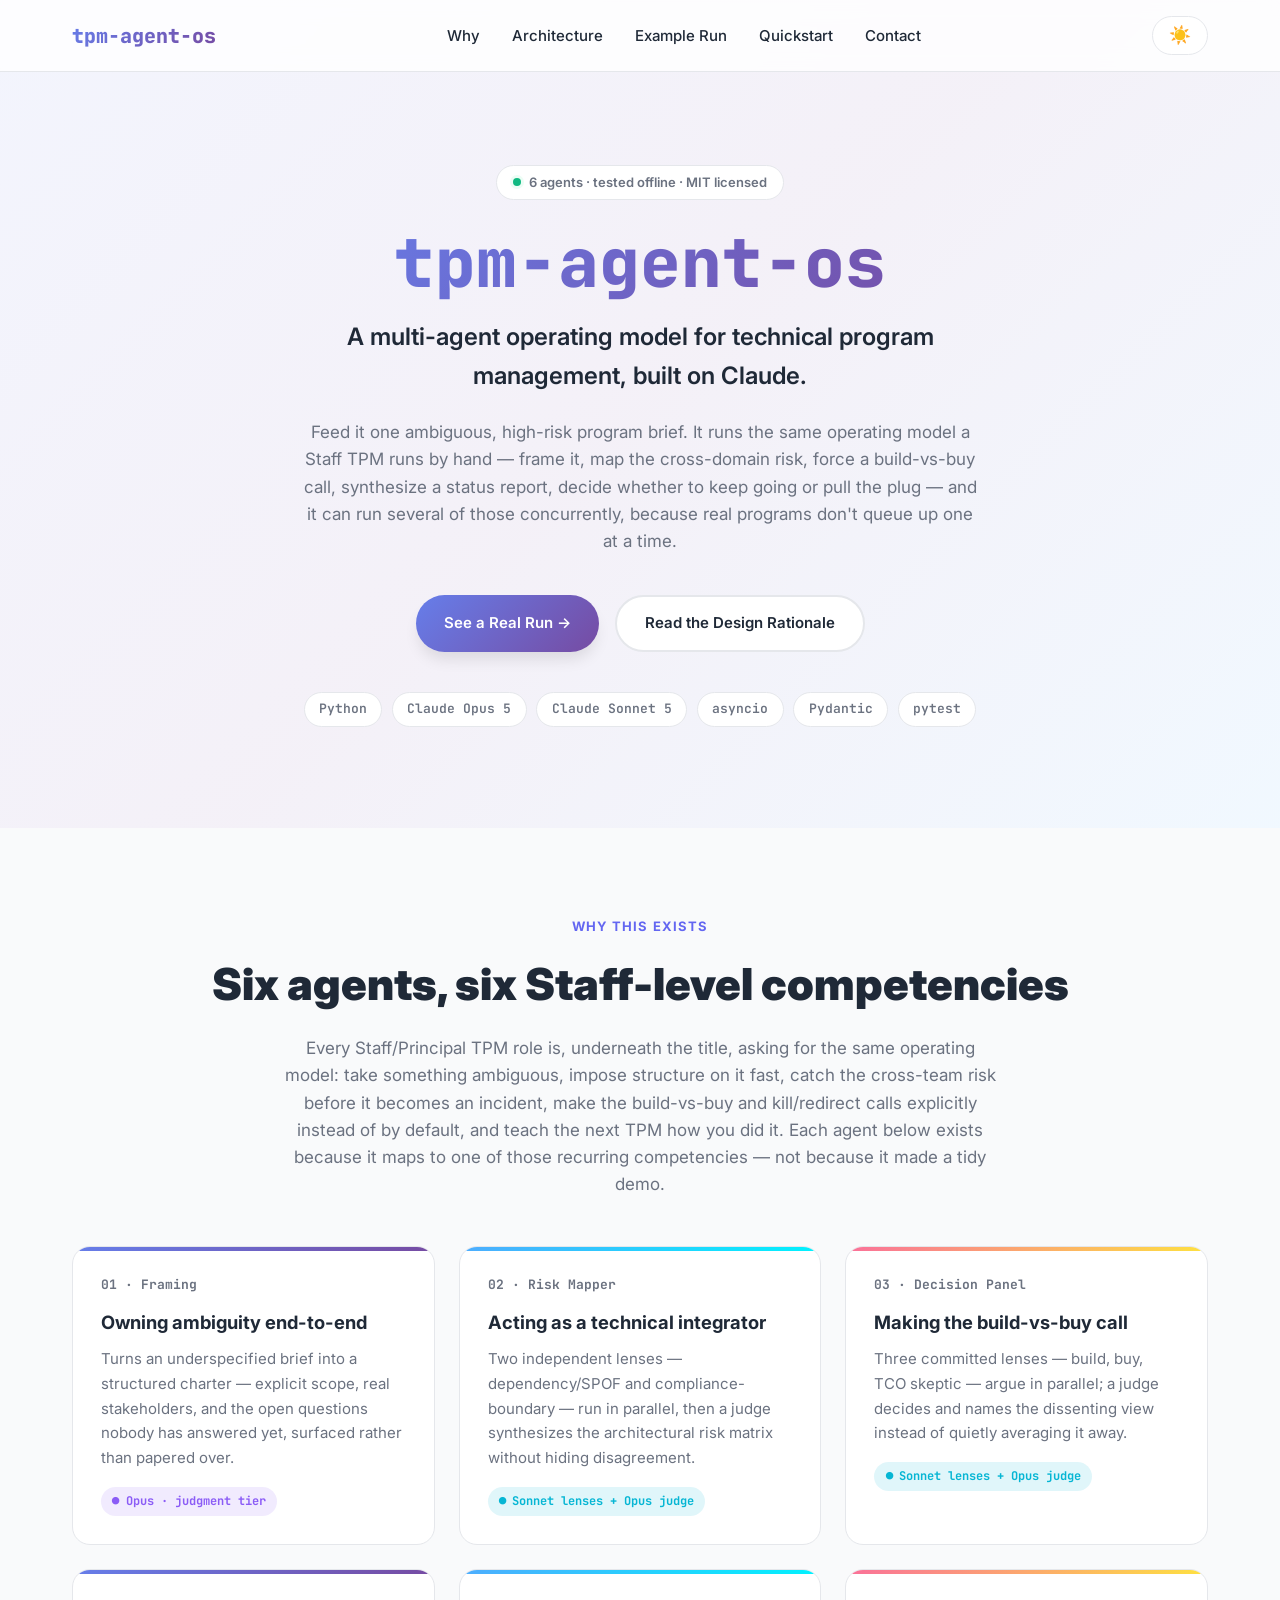
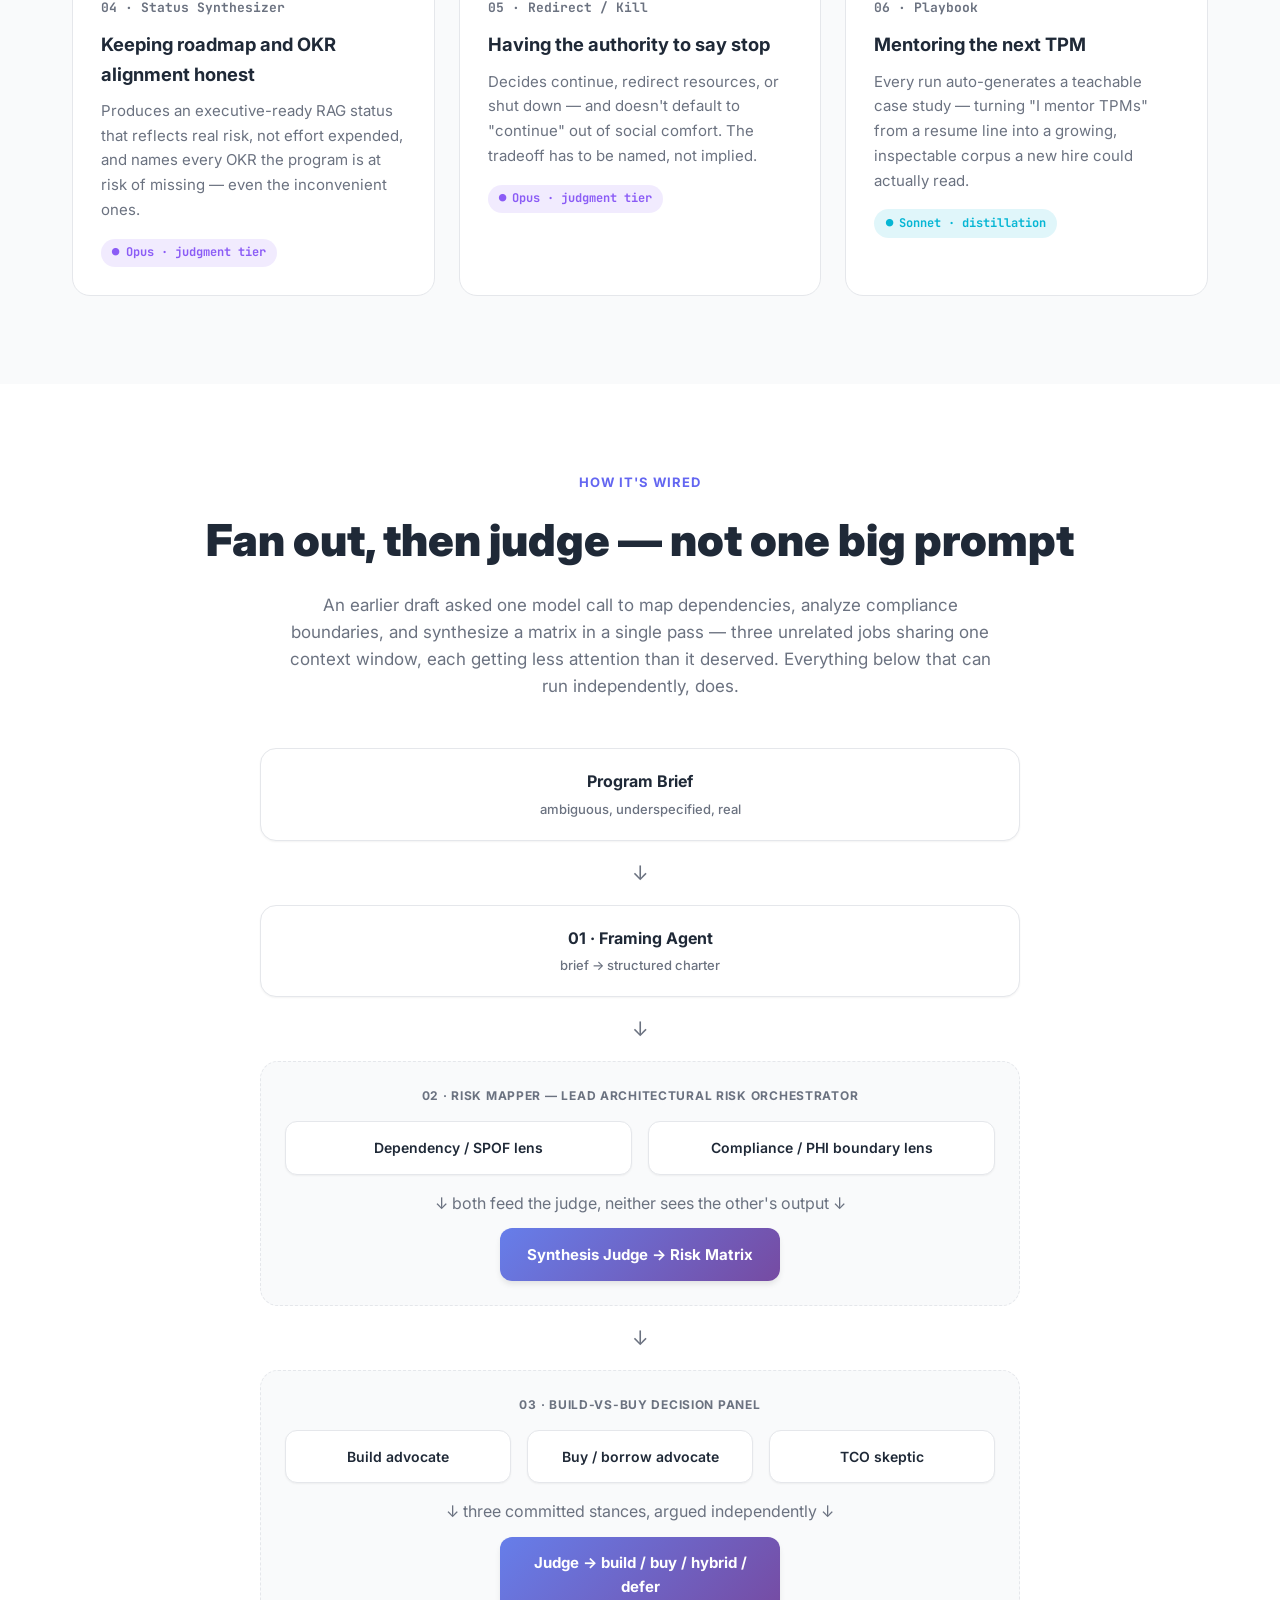
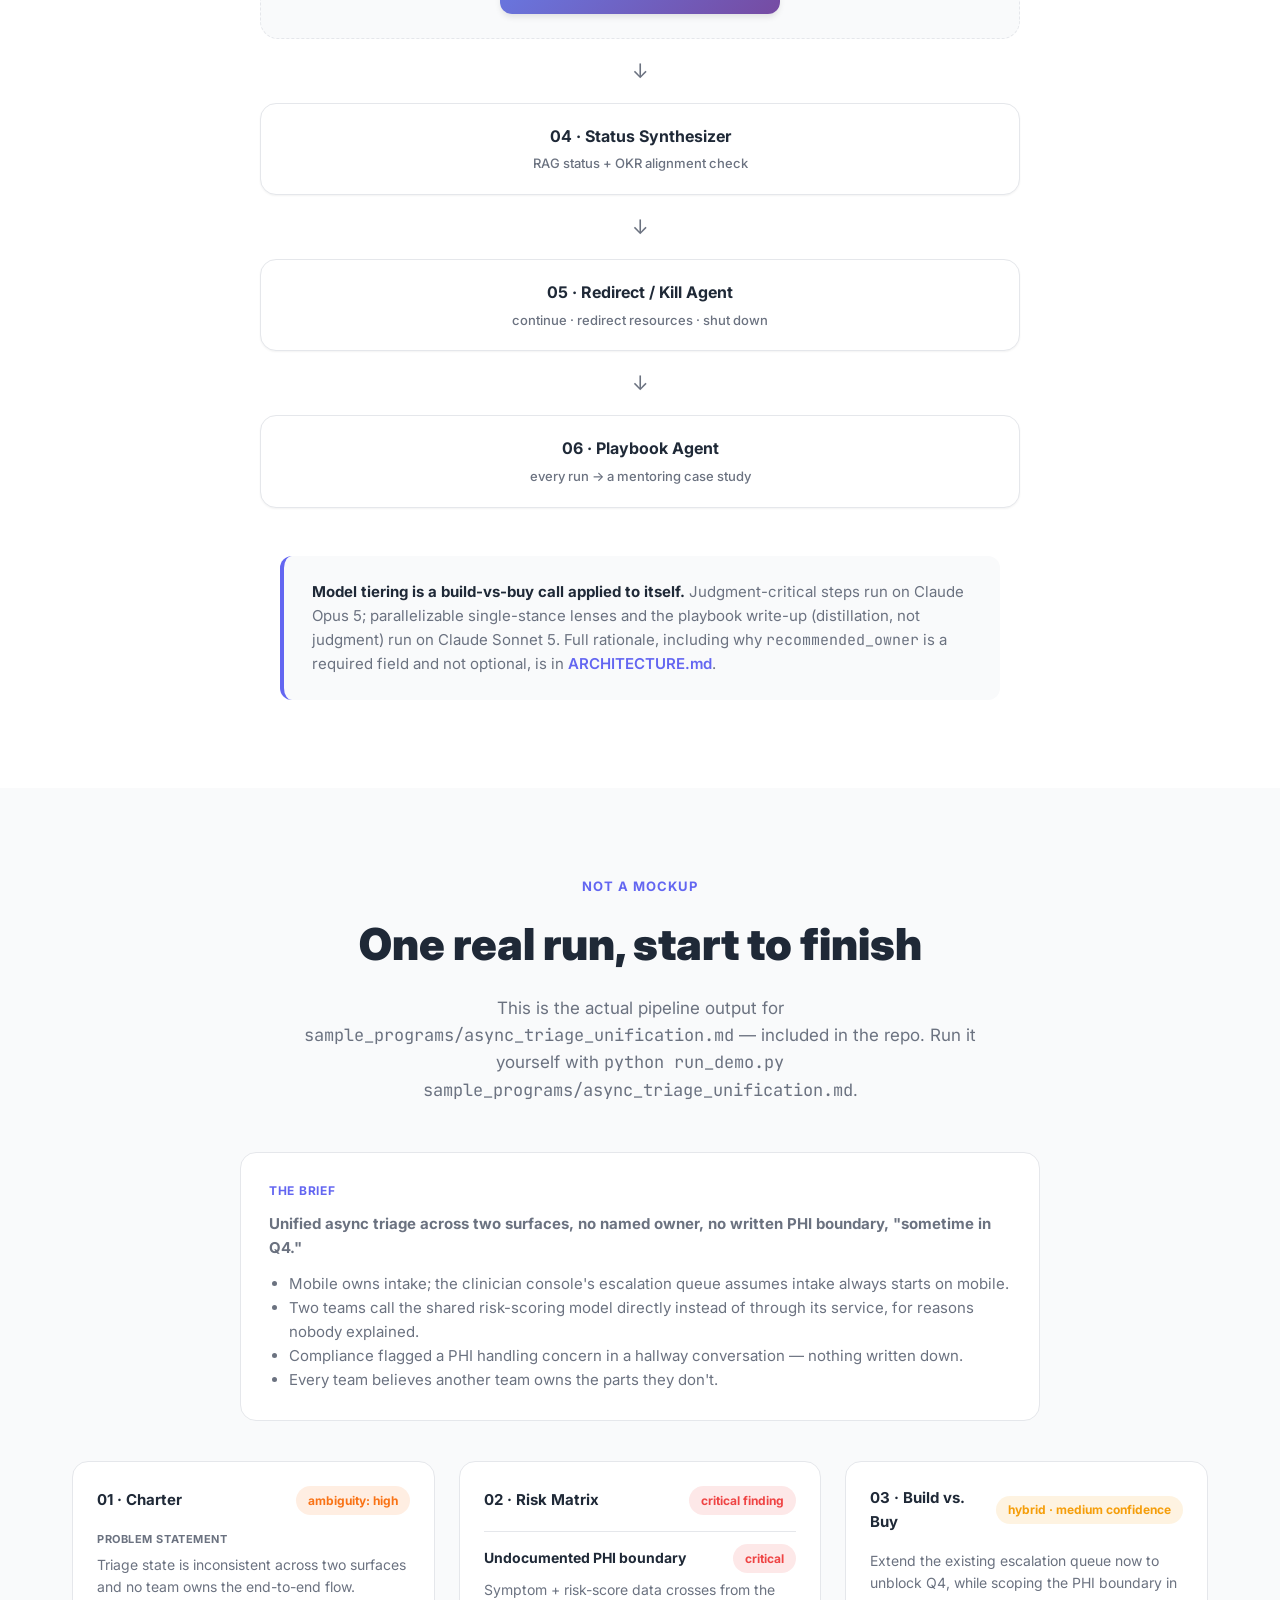
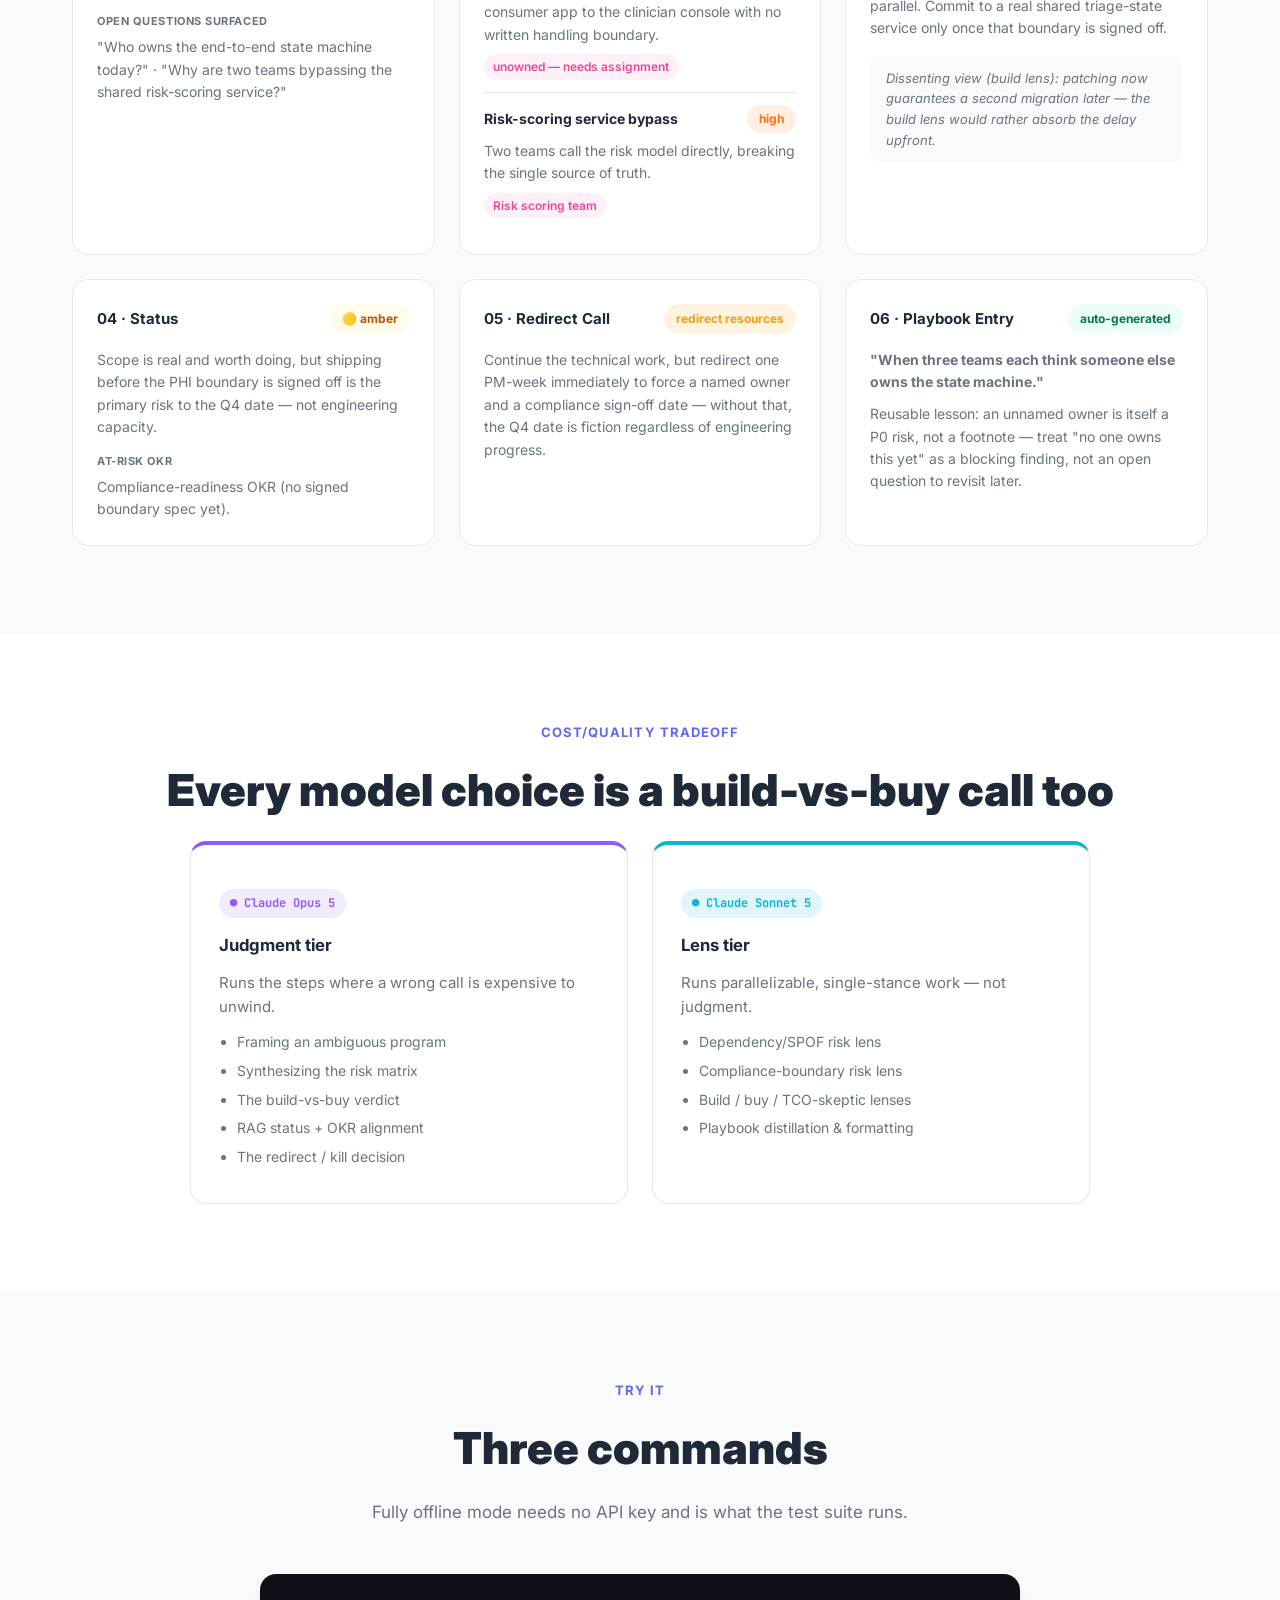
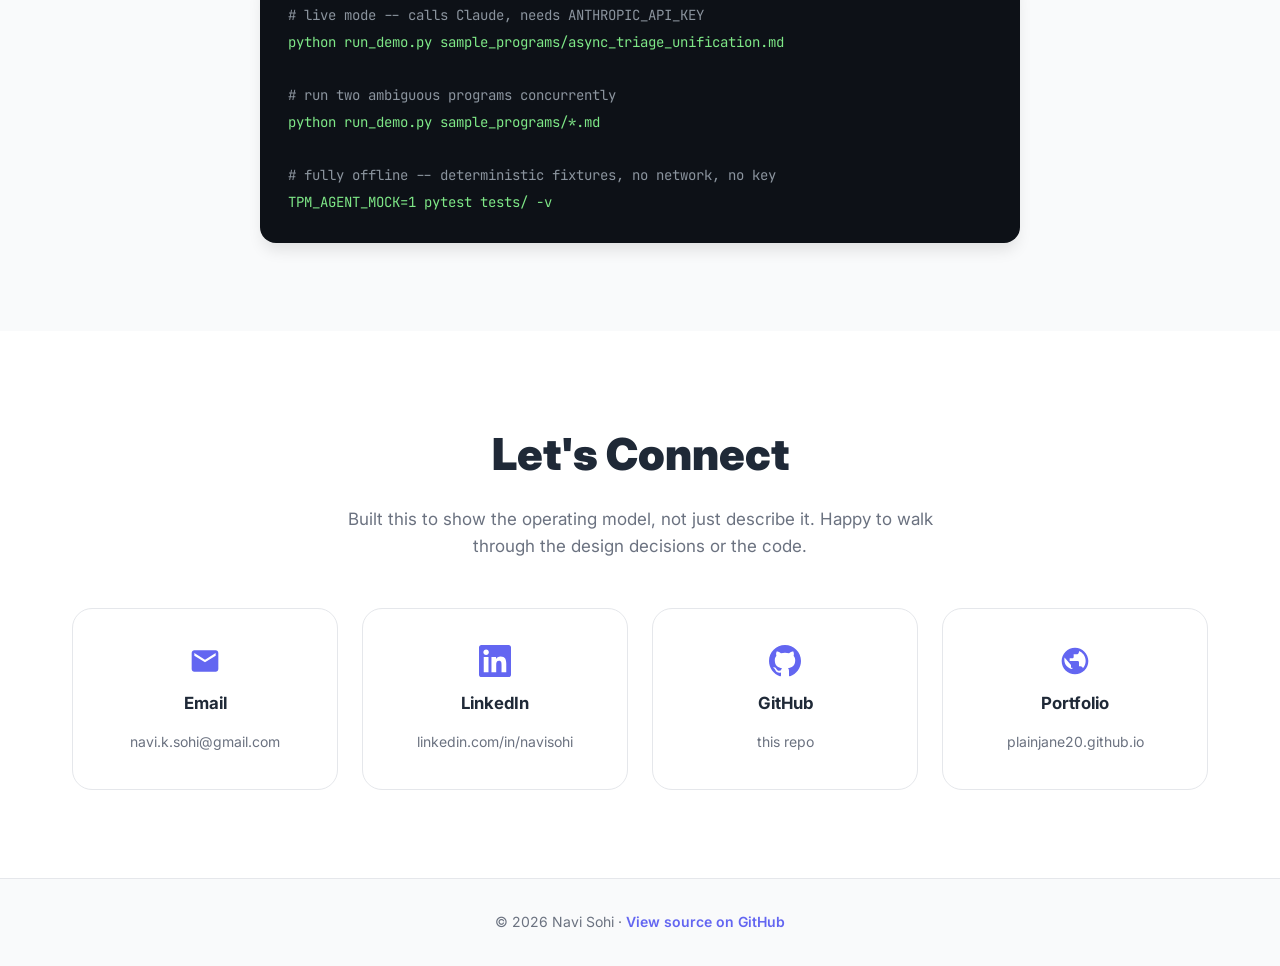
==== index.html @ 45c19ba7 "Add a presentation-ready HTML landing page index.html/styles.css/script.js: a single-page case study" ====
<!DOCTYPE html>
<html lang="en">
<head>
    <meta charset="UTF-8">
    <meta name="viewport" content="width=device-width, initial-scale=1.0">
    <title>tpm-agent-os — A Multi-Agent Operating Model for Technical Program Management</title>
    <meta name="description" content="Six Claude agents modeling a Staff TPM's operating model end to end: ambiguous-brief framing, parallel architectural-risk lensing, a build-vs-buy decision panel, RAG/OKR status, redirect-or-kill calls, and auto-generated mentoring playbooks.">

    <link rel="stylesheet" href="styles.css">
    <link rel="preconnect" href="https://fonts.googleapis.com">
    <link rel="preconnect" href="https://fonts.gstatic.com" crossorigin>
    <link href="https://fonts.googleapis.com/css2?family=Inter:wght@300;400;600;700;900&family=JetBrains+Mono:wght@500;700&display=swap" rel="stylesheet">
</head>
<body>
    <!-- Navigation -->
    <nav class="navbar" id="navbar">
        <div class="nav-container">
            <div class="nav-logo">tpm-agent-os</div>
            <ul class="nav-menu">
                <li><a href="#why" class="nav-link">Why</a></li>
                <li><a href="#architecture" class="nav-link">Architecture</a></li>
                <li><a href="#example" class="nav-link">Example Run</a></li>
                <li><a href="#quickstart" class="nav-link">Quickstart</a></li>
                <li><a href="#contact" class="nav-link">Contact</a></li>
            </ul>
            <button class="theme-toggle" id="themeToggle">
                <span class="sun">☀️</span>
                <span class="moon">🌙</span>
            </button>
        </div>
    </nav>

    <!-- Hero -->
    <section class="hero">
        <div class="hero-background"></div>
        <div class="hero-content animate-fade-up">
            <div class="eyebrow"><span class="dot"></span> 6 agents · tested offline · MIT licensed</div>
            <h1 class="hero-title">tpm-agent-os</h1>
            <h2 class="hero-subtitle">A multi-agent operating model for technical program management, built on Claude.</h2>
            <p class="hero-description">
                Feed it one ambiguous, high-risk program brief. It runs the same operating model a
                Staff TPM runs by hand — frame it, map the cross-domain risk, force a build-vs-buy
                call, synthesize a status report, decide whether to keep going or pull the plug — and
                it can run several of those concurrently, because real programs don't queue up one at a time.
            </p>
            <div class="hero-buttons">
                <a href="#example" class="btn btn-primary">See a Real Run →</a>
                <a href="ARCHITECTURE.md" class="btn btn-secondary">Read the Design Rationale</a>
            </div>
            <div class="hero-stack">
                <span class="stack-tag">Python</span>
                <span class="stack-tag">Claude Opus 5</span>
                <span class="stack-tag">Claude Sonnet 5</span>
                <span class="stack-tag">asyncio</span>
                <span class="stack-tag">Pydantic</span>
                <span class="stack-tag">pytest</span>
            </div>
        </div>
    </section>

    <!-- Why -->
    <section id="why" class="why-section">
        <div class="container">
            <div class="section-eyebrow animate-on-scroll">Why this exists</div>
            <h2 class="section-title animate-on-scroll">Six agents, six Staff-level competencies</h2>
            <p class="section-subtitle animate-on-scroll">
                Every Staff/Principal TPM role is, underneath the title, asking for the same
                operating model: take something ambiguous, impose structure on it fast, catch the
                cross-team risk before it becomes an incident, make the build-vs-buy and kill/redirect
                calls explicitly instead of by default, and teach the next TPM how you did it. Each
                agent below exists because it maps to one of those recurring competencies — not
                because it made a tidy demo.
            </p>
            <div class="competency-grid animate-on-scroll">
                <div class="competency-card" style="--card-accent: var(--gradient-1)">
                    <div class="competency-number">01 · Framing</div>
                    <h3>Owning ambiguity end-to-end</h3>
                    <p>Turns an underspecified brief into a structured charter — explicit scope, real stakeholders, and the open questions nobody has answered yet, surfaced rather than papered over.</p>
                    <span class="tier-badge judgment">Opus · judgment tier</span>
                </div>
                <div class="competency-card" style="--card-accent: var(--gradient-2)">
                    <div class="competency-number">02 · Risk Mapper</div>
                    <h3>Acting as a technical integrator</h3>
                    <p>Two independent lenses — dependency/SPOF and compliance-boundary — run in parallel, then a judge synthesizes the architectural risk matrix without hiding disagreement.</p>
                    <span class="tier-badge lens">Sonnet lenses + Opus judge</span>
                </div>
                <div class="competency-card" style="--card-accent: var(--gradient-3)">
                    <div class="competency-number">03 · Decision Panel</div>
                    <h3>Making the build-vs-buy call</h3>
                    <p>Three committed lenses — build, buy, TCO skeptic — argue in parallel; a judge decides and names the dissenting view instead of quietly averaging it away.</p>
                    <span class="tier-badge lens">Sonnet lenses + Opus judge</span>
                </div>
                <div class="competency-card" style="--card-accent: var(--gradient-1)">
                    <div class="competency-number">04 · Status Synthesizer</div>
                    <h3>Keeping roadmap and OKR alignment honest</h3>
                    <p>Produces an executive-ready RAG status that reflects real risk, not effort expended, and names every OKR the program is at risk of missing — even the inconvenient ones.</p>
                    <span class="tier-badge judgment">Opus · judgment tier</span>
                </div>
                <div class="competency-card" style="--card-accent: var(--gradient-2)">
                    <div class="competency-number">05 · Redirect / Kill</div>
                    <h3>Having the authority to say stop</h3>
                    <p>Decides continue, redirect resources, or shut down — and doesn't default to "continue" out of social comfort. The tradeoff has to be named, not implied.</p>
                    <span class="tier-badge judgment">Opus · judgment tier</span>
                </div>
                <div class="competency-card" style="--card-accent: var(--gradient-3)">
                    <div class="competency-number">06 · Playbook</div>
                    <h3>Mentoring the next TPM</h3>
                    <p>Every run auto-generates a teachable case study — turning "I mentor TPMs" from a resume line into a growing, inspectable corpus a new hire could actually read.</p>
                    <span class="tier-badge lens">Sonnet · distillation</span>
                </div>
            </div>
        </div>
    </section>

    <!-- Architecture -->
    <section id="architecture" class="architecture-section">
        <div class="container">
            <div class="section-eyebrow animate-on-scroll">How it's wired</div>
            <h2 class="section-title animate-on-scroll">Fan out, then judge — not one big prompt</h2>
            <p class="section-subtitle animate-on-scroll">
                An earlier draft asked one model call to map dependencies, analyze compliance
                boundaries, and synthesize a matrix in a single pass — three unrelated jobs sharing
                one context window, each getting less attention than it deserved. Everything below
                that can run independently, does.
            </p>

            <div class="pipeline animate-on-scroll">
                <div class="pipeline-stage">Program Brief <span class="stage-sub">ambiguous, underspecified, real</span></div>
                <div class="pipeline-arrow">↓</div>
                <div class="pipeline-stage">01 · Framing Agent <span class="stage-sub">brief → structured charter</span></div>
                <div class="pipeline-arrow">↓</div>

                <div class="fanout-group">
                    <div class="fanout-label">02 · Risk Mapper — Lead Architectural Risk Orchestrator</div>
                    <div class="fanout-lenses">
                        <div class="lens-card">Dependency / SPOF lens</div>
                        <div class="lens-card">Compliance / PHI boundary lens</div>
                    </div>
                    <div class="fanout-arrow-down">↓ both feed the judge, neither sees the other's output ↓</div>
                    <div class="judge-card">Synthesis Judge → Risk Matrix</div>
                </div>

                <div class="pipeline-arrow">↓</div>

                <div class="fanout-group">
                    <div class="fanout-label">03 · Build-vs-Buy Decision Panel</div>
                    <div class="fanout-lenses">
                        <div class="lens-card">Build advocate</div>
                        <div class="lens-card">Buy / borrow advocate</div>
                        <div class="lens-card">TCO skeptic</div>
                    </div>
                    <div class="fanout-arrow-down">↓ three committed stances, argued independently ↓</div>
                    <div class="judge-card">Judge → build / buy / hybrid / defer</div>
                </div>

                <div class="pipeline-arrow">↓</div>
                <div class="pipeline-stage">04 · Status Synthesizer <span class="stage-sub">RAG status + OKR alignment check</span></div>
                <div class="pipeline-arrow">↓</div>
                <div class="pipeline-stage">05 · Redirect / Kill Agent <span class="stage-sub">continue · redirect resources · shut down</span></div>
                <div class="pipeline-arrow">↓</div>
                <div class="pipeline-stage">06 · Playbook Agent <span class="stage-sub">every run → a mentoring case study</span></div>
            </div>

            <div class="architecture-note animate-on-scroll">
                <strong>Model tiering is a build-vs-buy call applied to itself.</strong> Judgment-critical
                steps run on Claude Opus 5; parallelizable single-stance lenses and the playbook
                write-up (distillation, not judgment) run on Claude Sonnet 5. Full rationale, including
                why <code>recommended_owner</code> is a required field and not optional, is in
                <a href="ARCHITECTURE.md">ARCHITECTURE.md</a>.
            </div>
        </div>
    </section>

    <!-- Example run -->
    <section id="example" class="example-section">
        <div class="container">
            <div class="section-eyebrow animate-on-scroll">Not a mockup</div>
            <h2 class="section-title animate-on-scroll">One real run, start to finish</h2>
            <p class="section-subtitle animate-on-scroll">
                This is the actual pipeline output for <code>sample_programs/async_triage_unification.md</code>
                — included in the repo. Run it yourself with <code>python run_demo.py sample_programs/async_triage_unification.md</code>.
            </p>

            <div class="example-brief animate-on-scroll">
                <div class="example-brief-label">The brief</div>
                <p><strong>Unified async triage across two surfaces, no named owner, no written PHI boundary, "sometime in Q4."</strong></p>
                <ul>
                    <li>Mobile owns intake; the clinician console's escalation queue assumes intake always starts on mobile.</li>
                    <li>Two teams call the shared risk-scoring model directly instead of through its service, for reasons nobody explained.</li>
                    <li>Compliance flagged a PHI handling concern in a hallway conversation — nothing written down.</li>
                    <li>Every team believes another team owns the parts they don't.</li>
                </ul>
            </div>

            <div class="example-grid animate-on-scroll">
                <div class="example-card">
                    <div class="example-card-header">
                        <h4>01 · Charter</h4>
                        <span class="badge severity-high">ambiguity: high</span>
                    </div>
                    <div class="field-label">Problem statement</div>
                    <p>Triage state is inconsistent across two surfaces and no team owns the end-to-end flow.</p>
                    <div class="field-label">Open questions surfaced</div>
                    <p>"Who owns the end-to-end state machine today?" · "Why are two teams bypassing the shared risk-scoring service?"</p>
                </div>

                <div class="example-card">
                    <div class="example-card-header">
                        <h4>02 · Risk Matrix</h4>
                        <span class="badge severity-critical">critical finding</span>
                    </div>
                    <div class="risk-row">
                        <div class="risk-row-header">
                            <strong>Undocumented PHI boundary</strong>
                            <span class="badge severity-critical">critical</span>
                        </div>
                        <p>Symptom + risk-score data crosses from the consumer app to the clinician console with no written handling boundary.</p>
                        <span class="owner-tag">unowned — needs assignment</span>
                    </div>
                    <div class="risk-row">
                        <div class="risk-row-header">
                            <strong>Risk-scoring service bypass</strong>
                            <span class="badge severity-high">high</span>
                        </div>
                        <p>Two teams call the risk model directly, breaking the single source of truth.</p>
                        <span class="owner-tag">Risk scoring team</span>
                    </div>
                </div>

                <div class="example-card">
                    <div class="example-card-header">
                        <h4>03 · Build vs. Buy</h4>
                        <span class="badge severity-medium">hybrid · medium confidence</span>
                    </div>
                    <p>Extend the existing escalation queue now to unblock Q4, while scoping the PHI boundary in parallel. Commit to a real shared triage-state service only once that boundary is signed off.</p>
                    <div class="dissent-box">Dissenting view (build lens): patching now guarantees a second migration later — the build lens would rather absorb the delay upfront.</div>
                </div>

                <div class="example-card">
                    <div class="example-card-header">
                        <h4>04 · Status</h4>
                        <span class="badge status-amber">🟡 amber</span>
                    </div>
                    <p>Scope is real and worth doing, but shipping before the PHI boundary is signed off is the primary risk to the Q4 date — not engineering capacity.</p>
                    <div class="field-label">At-risk OKR</div>
                    <p>Compliance-readiness OKR (no signed boundary spec yet).</p>
                </div>

                <div class="example-card">
                    <div class="example-card-header">
                        <h4>05 · Redirect Call</h4>
                        <span class="badge severity-medium">redirect resources</span>
                    </div>
                    <p>Continue the technical work, but redirect one PM-week immediately to force a named owner and a compliance sign-off date — without that, the Q4 date is fiction regardless of engineering progress.</p>
                </div>

                <div class="example-card">
                    <div class="example-card-header">
                        <h4>06 · Playbook Entry</h4>
                        <span class="badge status-green">auto-generated</span>
                    </div>
                    <p><strong>"When three teams each think someone else owns the state machine."</strong></p>
                    <p style="margin-top:0.6rem">Reusable lesson: an unnamed owner is itself a P0 risk, not a footnote — treat "no one owns this yet" as a blocking finding, not an open question to revisit later.</p>
                </div>
            </div>
        </div>
    </section>

    <!-- Model tiering -->
    <section class="tiering-section">
        <div class="container">
            <div class="section-eyebrow animate-on-scroll">Cost/quality tradeoff</div>
            <h2 class="section-title animate-on-scroll">Every model choice is a build-vs-buy call too</h2>
            <div class="tiering-grid animate-on-scroll">
                <div class="tiering-card judgment">
                    <span class="tier-badge judgment">Claude Opus 5</span>
                    <h3 style="margin-top:0.9rem">Judgment tier</h3>
                    <p style="color:var(--text-secondary); font-size:0.9375rem">Runs the steps where a wrong call is expensive to unwind.</p>
                    <ul>
                        <li>Framing an ambiguous program</li>
                        <li>Synthesizing the risk matrix</li>
                        <li>The build-vs-buy verdict</li>
                        <li>RAG status + OKR alignment</li>
                        <li>The redirect / kill decision</li>
                    </ul>
                </div>
                <div class="tiering-card lens">
                    <span class="tier-badge lens">Claude Sonnet 5</span>
                    <h3 style="margin-top:0.9rem">Lens tier</h3>
                    <p style="color:var(--text-secondary); font-size:0.9375rem">Runs parallelizable, single-stance work — not judgment.</p>
                    <ul>
                        <li>Dependency/SPOF risk lens</li>
                        <li>Compliance-boundary risk lens</li>
                        <li>Build / buy / TCO-skeptic lenses</li>
                        <li>Playbook distillation &amp; formatting</li>
                    </ul>
                </div>
            </div>
        </div>
    </section>

    <!-- Quickstart -->
    <section id="quickstart" class="quickstart-section">
        <div class="container">
            <div class="section-eyebrow animate-on-scroll">Try it</div>
            <h2 class="section-title animate-on-scroll">Three commands</h2>
            <p class="section-subtitle animate-on-scroll">Fully offline mode needs no API key and is what the test suite runs.</p>
            <div class="code-block animate-on-scroll">
<pre><span class="comment"># live mode -- calls Claude, needs ANTHROPIC_API_KEY</span>
<span class="cmd">python run_demo.py sample_programs/async_triage_unification.md</span>

<span class="comment"># run two ambiguous programs concurrently</span>
<span class="cmd">python run_demo.py sample_programs/*.md</span>

<span class="comment"># fully offline -- deterministic fixtures, no network, no key</span>
<span class="cmd">TPM_AGENT_MOCK=1 pytest tests/ -v</span></pre>
            </div>
        </div>
    </section>

    <!-- Contact -->
    <section id="contact" class="contact">
        <div class="container">
            <h2 class="section-title animate-on-scroll">Let's Connect</h2>
            <div class="contact-content animate-on-scroll">
                <p class="contact-subtitle">
                    Built this to show the operating model, not just describe it. Happy to walk
                    through the design decisions or the code.
                </p>
                <div class="contact-methods">
                    <a href="mailto:navi.k.sohi@gmail.com" class="contact-card">
                        <svg width="32" height="32" fill="currentColor" viewBox="0 0 24 24"><path d="M20 4H4c-1.1 0-1.99.9-1.99 2L2 18c0 1.1.9 2 2 2h16c1.1 0 2-.9 2-2V6c0-1.1-.9-2-2-2zm0 4l-8 5-8-5V6l8 5 8-5v2z"/></svg>
                        <h3>Email</h3>
                        <p>navi.k.sohi@gmail.com</p>
                    </a>
                    <a href="https://linkedin.com/in/navisohi/" target="_blank" class="contact-card">
                        <svg width="32" height="32" fill="currentColor" viewBox="0 0 24 24"><path d="M20.447 20.452h-3.554v-5.569c0-1.328-.027-3.037-1.852-3.037-1.853 0-2.136 1.445-2.136 2.939v5.667H9.351V9h3.414v1.561h.046c.477-.9 1.637-1.85 3.37-1.85 3.601 0 4.267 2.37 4.267 5.455v6.286zM5.337 7.433c-1.144 0-2.063-.926-2.063-2.065 0-1.138.92-2.063 2.063-2.063 1.14 0 2.064.925 2.064 2.063 0 1.139-.925 2.065-2.064 2.065zm1.782 13.019H3.555V9h3.564v11.452zM22.225 0H1.771C.792 0 0 .774 0 1.729v20.542C0 23.227.792 24 1.771 24h20.451C23.2 24 24 23.227 24 22.271V1.729C24 .774 23.2 0 22.222 0h.003z"/></svg>
                        <h3>LinkedIn</h3>
                        <p>linkedin.com/in/navisohi</p>
                    </a>
                    <a href="https://github.com/PlainJane20/tpm-agent-os" target="_blank" class="contact-card">
                        <svg width="32" height="32" fill="currentColor" viewBox="0 0 24 24"><path d="M12 0c-6.626 0-12 5.373-12 12 0 5.302 3.438 9.8 8.207 11.387.599.111.793-.261.793-.577v-2.234c-3.338.726-4.033-1.416-4.033-1.416-.546-1.387-1.333-1.756-1.333-1.756-1.089-.745.083-.729.083-.729 1.205.084 1.839 1.237 1.839 1.237 1.07 1.834 2.807 1.304 3.492.997.107-.775.418-1.305.762-1.604-2.665-.305-5.467-1.334-5.467-5.931 0-1.311.469-2.381 1.236-3.221-.124-.303-.535-1.524.117-3.176 0 0 1.008-.322 3.301 1.23.957-.266 1.983-.399 3.003-.404 1.02.005 2.047.138 3.006.404 2.291-1.552 3.297-1.23 3.297-1.23.653 1.653.242 2.874.118 3.176.77.84 1.235 1.911 1.235 3.221 0 4.609-2.807 5.624-5.479 5.921.43.372.823 1.102.823 2.222v3.293c0 .319.192.694.801.576 4.765-1.589 8.199-6.086 8.199-11.386 0-6.627-5.373-12-12-12z"/></svg>
                        <h3>GitHub</h3>
                        <p>this repo</p>
                    </a>
                    <a href="https://plainjane20.github.io/" target="_blank" class="contact-card">
                        <svg width="32" height="32" fill="currentColor" viewBox="0 0 24 24"><path d="M12 2C6.48 2 2 6.48 2 12s4.48 10 10 10 10-4.48 10-10S17.52 2 12 2zm-2 15.93c-3.35-.42-6-3.27-6-6.93 0-.55.05-1.09.15-1.62L9 15v2h1v2.93zM17.9 17.39c-.26-.81-1-1.39-1.9-1.39h-1v-3c0-.55-.45-1-1-1H8v-2h2c.55 0 1-.45 1-1V7h2c1.1 0 2-.9 2-2v-.41c2.93 1.19 5 4.06 5 7.41 0 2.08-.8 3.97-2.1 5.39z"/></svg>
                        <h3>Portfolio</h3>
                        <p>plainjane20.github.io</p>
                    </a>
                </div>
            </div>
        </div>
    </section>

    <!-- Footer -->
    <footer class="footer">
        <div class="container">
            <p>&copy; 2026 Navi Sohi · <a href="https://github.com/PlainJane20/tpm-agent-os">View source on GitHub</a></p>
        </div>
    </footer>

    <script src="script.js"></script>
</body>
</html>
---- styles.css ----
* {
    margin: 0;
    padding: 0;
    box-sizing: border-box;
}

:root {
    --primary-color: #6366f1;
    --secondary-color: #8b5cf6;
    --accent-color: #ec4899;
    --text-primary: #1f2937;
    --text-secondary: #6b7280;
    --bg-primary: #ffffff;
    --bg-secondary: #f9fafb;
    --bg-card: #ffffff;
    --border-color: #e5e7eb;
    --gradient-1: linear-gradient(135deg, #667eea 0%, #764ba2 100%);
    --gradient-2: linear-gradient(135deg, #4facfe 0%, #00f2fe 100%);
    --gradient-3: linear-gradient(135deg, #fa709a 0%, #fee140 100%);
    --shadow-sm: 0 1px 2px 0 rgba(0, 0, 0, 0.05);
    --shadow-md: 0 4px 6px -1px rgba(0, 0, 0, 0.1);
    --shadow-lg: 0 10px 15px -3px rgba(0, 0, 0, 0.1);
    --shadow-xl: 0 20px 25px -5px rgba(0, 0, 0, 0.1);

    /* Semantic status colors -- used only for RAG status, severity and
       model-tier badges, never decoratively. */
    --status-green-bg: #ecfdf5;
    --status-green-text: #047857;
    --status-green-dot: #10b981;
    --status-amber-bg: #fffbeb;
    --status-amber-text: #b45309;
    --status-amber-dot: #f59e0b;
    --status-red-bg: #fef2f2;
    --status-red-text: #b91c1c;
    --status-red-dot: #ef4444;

    --severity-low: #3b82f6;
    --severity-medium: #f59e0b;
    --severity-high: #f97316;
    --severity-critical: #ef4444;

    --tier-judgment: #8b5cf6;
    --tier-lens: #06b6d4;
}

[data-theme="dark"] {
    --text-primary: #f9fafb;
    --text-secondary: #d1d5db;
    --bg-primary: #0b0f19;
    --bg-secondary: #111827;
    --bg-card: #1f2937;
    --border-color: #374151;

    --status-green-bg: rgba(16, 185, 129, 0.12);
    --status-amber-bg: rgba(245, 158, 11, 0.12);
    --status-red-bg: rgba(239, 68, 68, 0.12);
    --status-green-text: #34d399;
    --status-amber-text: #fbbf24;
    --status-red-text: #f87171;
}

html {
    scroll-behavior: smooth;
}

body {
    font-family: 'Inter', -apple-system, BlinkMacSystemFont, 'Segoe UI', sans-serif;
    background: var(--bg-primary);
    color: var(--text-primary);
    line-height: 1.6;
    transition: background 0.3s ease, color 0.3s ease;
}

.container {
    max-width: 1200px;
    margin: 0 auto;
    padding: 0 2rem;
}

code, pre {
    font-family: 'JetBrains Mono', 'SF Mono', Menlo, Consolas, monospace;
}

/* Navigation */
.navbar {
    position: fixed;
    top: 0;
    width: 100%;
    background: rgba(255, 255, 255, 0.8);
    backdrop-filter: blur(10px);
    z-index: 1000;
    transition: all 0.3s ease;
    border-bottom: 1px solid var(--border-color);
}

[data-theme="dark"] .navbar {
    background: rgba(11, 15, 25, 0.8);
}

.navbar.scrolled {
    box-shadow: var(--shadow-md);
}

.nav-container {
    max-width: 1200px;
    margin: 0 auto;
    padding: 1rem 2rem;
    display: flex;
    justify-content: space-between;
    align-items: center;
}

.nav-logo {
    font-size: 1.25rem;
    font-weight: 900;
    font-family: 'JetBrains Mono', Menlo, Consolas, monospace;
    background: var(--gradient-1);
    -webkit-background-clip: text;
    -webkit-text-fill-color: transparent;
    background-clip: text;
}

.nav-menu {
    display: flex;
    list-style: none;
    gap: 2rem;
    align-items: center;
}

.nav-link {
    color: var(--text-primary);
    text-decoration: none;
    font-weight: 500;
    transition: all 0.3s ease;
    position: relative;
    font-size: 0.9375rem;
}

.nav-link::after {
    content: '';
    position: absolute;
    bottom: -5px;
    left: 0;
    width: 0;
    height: 2px;
    background: var(--gradient-1);
    transition: width 0.3s ease;
}

.nav-link:hover::after {
    width: 100%;
}

.theme-toggle {
    background: var(--bg-card);
    border: 1px solid var(--border-color);
    border-radius: 50px;
    padding: 0.5rem 1rem;
    cursor: pointer;
    font-size: 1.1rem;
    transition: all 0.3s ease;
}

.theme-toggle:hover {
    transform: scale(1.05);
}

.theme-toggle .moon {
    display: none;
}

[data-theme="dark"] .theme-toggle .sun {
    display: none;
}

[data-theme="dark"] .theme-toggle .moon {
    display: inline;
}

/* Hero */
.hero {
    min-height: 92vh;
    display: flex;
    align-items: center;
    justify-content: center;
    position: relative;
    overflow: hidden;
    padding: 7rem 2rem 3rem;
}

.hero-background {
    position: absolute;
    top: 0;
    left: 0;
    width: 100%;
    height: 100%;
    background: linear-gradient(135deg, #667eea 0%, #764ba2 50%, #4facfe 100%);
    opacity: 0.08;
    z-index: 0;
}

[data-theme="dark"] .hero-background {
    opacity: 0.18;
}

.hero-content {
    position: relative;
    z-index: 1;
    max-width: 880px;
    text-align: center;
}

.eyebrow {
    display: inline-flex;
    align-items: center;
    gap: 0.5rem;
    padding: 0.4rem 1rem;
    border-radius: 50px;
    background: var(--bg-card);
    border: 1px solid var(--border-color);
    font-size: 0.8125rem;
    font-weight: 600;
    color: var(--text-secondary);
    margin-bottom: 1.5rem;
}

.eyebrow .dot {
    width: 8px;
    height: 8px;
    border-radius: 50%;
    background: var(--status-green-dot);
    box-shadow: 0 0 0 3px var(--status-green-bg);
}

.hero-title {
    font-size: clamp(2.5rem, 7vw, 4.25rem);
    font-weight: 900;
    margin-bottom: 1rem;
    font-family: 'JetBrains Mono', Menlo, Consolas, monospace;
    background: var(--gradient-1);
    -webkit-background-clip: text;
    -webkit-text-fill-color: transparent;
    background-clip: text;
    line-height: 1.15;
}

.hero-subtitle {
    font-size: clamp(1.125rem, 2.6vw, 1.5rem);
    font-weight: 600;
    margin-bottom: 1.5rem;
    color: var(--text-primary);
    max-width: 720px;
    margin-left: auto;
    margin-right: auto;
}

.hero-description {
    font-size: 1.0625rem;
    color: var(--text-secondary);
    margin-bottom: 2.5rem;
    max-width: 680px;
    margin-left: auto;
    margin-right: auto;
}

.hero-buttons {
    display: flex;
    gap: 1rem;
    justify-content: center;
    margin-bottom: 2.5rem;
    flex-wrap: wrap;
}

.btn {
    padding: 0.9rem 1.75rem;
    border-radius: 50px;
    font-weight: 600;
    text-decoration: none;
    transition: all 0.3s ease;
    display: inline-flex;
    align-items: center;
    gap: 0.5rem;
    font-size: 0.9375rem;
}

.btn-primary {
    background: var(--gradient-1);
    color: white;
    box-shadow: var(--shadow-lg);
}

.btn-primary:hover {
    transform: translateY(-2px);
    box-shadow: var(--shadow-xl);
}

.btn-secondary {
    background: var(--bg-card);
    color: var(--text-primary);
    border: 2px solid var(--border-color);
}

.btn-secondary:hover {
    border-color: var(--primary-color);
    transform: translateY(-2px);
}

.hero-stack {
    display: flex;
    flex-wrap: wrap;
    justify-content: center;
    gap: 0.6rem;
}

.stack-tag {
    background: var(--bg-card);
    border: 1px solid var(--border-color);
    color: var(--text-secondary);
    padding: 0.4rem 0.9rem;
    border-radius: 50px;
    font-size: 0.8125rem;
    font-weight: 600;
    font-family: 'JetBrains Mono', Menlo, Consolas, monospace;
}

/* Sections */
section {
    padding: 5.5rem 0;
}

.section-eyebrow {
    text-align: center;
    text-transform: uppercase;
    letter-spacing: 0.08em;
    font-size: 0.8125rem;
    font-weight: 700;
    color: var(--primary-color);
    margin-bottom: 0.75rem;
}

.section-title {
    font-size: clamp(2rem, 4.5vw, 2.75rem);
    font-weight: 900;
    text-align: center;
    margin-bottom: 1rem;
    color: var(--text-primary);
}

.section-subtitle {
    text-align: center;
    font-size: 1.0625rem;
    color: var(--text-secondary);
    max-width: 720px;
    margin: 0 auto 3rem;
}

.why-section {
    background: var(--bg-secondary);
}

/* Competency cards */
.competency-grid {
    display: grid;
    grid-template-columns: repeat(auto-fit, minmax(300px, 1fr));
    gap: 1.5rem;
}

.competency-card {
    background: var(--bg-card);
    border: 1px solid var(--border-color);
    border-radius: 18px;
    padding: 1.75rem;
    transition: all 0.3s ease;
    position: relative;
    overflow: hidden;
}

.competency-card::before {
    content: '';
    position: absolute;
    top: 0;
    left: 0;
    width: 100%;
    height: 4px;
    background: var(--card-accent, var(--gradient-1));
}

.competency-card:hover {
    transform: translateY(-6px);
    box-shadow: var(--shadow-xl);
    border-color: transparent;
}

.competency-number {
    font-family: 'JetBrains Mono', Menlo, Consolas, monospace;
    font-size: 0.8125rem;
    font-weight: 700;
    color: var(--text-secondary);
    margin-bottom: 0.75rem;
}

.competency-card h3 {
    font-size: 1.15rem;
    margin-bottom: 0.6rem;
    color: var(--text-primary);
}

.competency-card p {
    color: var(--text-secondary);
    font-size: 0.9375rem;
    line-height: 1.65;
}

.tier-badge {
    display: inline-flex;
    align-items: center;
    gap: 0.4rem;
    font-size: 0.75rem;
    font-weight: 700;
    padding: 0.3rem 0.7rem;
    border-radius: 50px;
    margin-top: 1rem;
    font-family: 'JetBrains Mono', Menlo, Consolas, monospace;
}

.tier-badge.judgment {
    background: rgba(139, 92, 246, 0.12);
    color: var(--tier-judgment);
}

.tier-badge.lens {
    background: rgba(6, 182, 212, 0.12);
    color: var(--tier-lens);
}

.tier-badge::before {
    content: '●';
}

/* Architecture diagram */
.architecture-section {
    background: var(--bg-primary);
}

.pipeline {
    display: flex;
    flex-direction: column;
    gap: 1rem;
    max-width: 760px;
    margin: 0 auto;
}

.pipeline-stage {
    background: var(--bg-card);
    border: 1px solid var(--border-color);
    border-radius: 16px;
    padding: 1.25rem 1.5rem;
    text-align: center;
    font-weight: 700;
    box-shadow: var(--shadow-sm);
}

.pipeline-stage .stage-sub {
    display: block;
    font-weight: 500;
    font-size: 0.8125rem;
    color: var(--text-secondary);
    margin-top: 0.25rem;
}

.pipeline-arrow {
    text-align: center;
    color: var(--text-secondary);
    font-size: 1.25rem;
}

.fanout-group {
    background: var(--bg-secondary);
    border: 1px dashed var(--border-color);
    border-radius: 18px;
    padding: 1.5rem;
}

.fanout-label {
    text-align: center;
    font-size: 0.75rem;
    font-weight: 700;
    text-transform: uppercase;
    letter-spacing: 0.06em;
    color: var(--text-secondary);
    margin-bottom: 1rem;
}

.fanout-lenses {
    display: flex;
    gap: 1rem;
    justify-content: center;
    flex-wrap: wrap;
    margin-bottom: 1rem;
}

.lens-card {
    background: var(--bg-card);
    border: 1px solid var(--border-color);
    border-radius: 12px;
    padding: 0.9rem 1.25rem;
    font-size: 0.875rem;
    font-weight: 600;
    flex: 1;
    min-width: 140px;
    text-align: center;
    box-shadow: var(--shadow-sm);
}

.fanout-arrow-down {
    text-align: center;
    color: var(--text-secondary);
    margin-bottom: 0.75rem;
}

.judge-card {
    background: var(--gradient-1);
    color: white;
    border-radius: 12px;
    padding: 0.9rem 1.25rem;
    text-align: center;
    font-weight: 700;
    font-size: 0.9375rem;
    max-width: 280px;
    margin: 0 auto;
    box-shadow: var(--shadow-md);
}

.architecture-note {
    max-width: 720px;
    margin: 3rem auto 0;
    background: var(--bg-secondary);
    border-left: 4px solid var(--primary-color);
    border-radius: 12px;
    padding: 1.5rem 1.75rem;
    color: var(--text-secondary);
    font-size: 0.9375rem;
}

.architecture-note strong {
    color: var(--text-primary);
}

.architecture-note a {
    color: var(--primary-color);
    font-weight: 600;
    text-decoration: none;
}

.architecture-note a:hover {
    text-decoration: underline;
}

/* Example section */
.example-section {
    background: var(--bg-secondary);
}

.example-brief {
    background: var(--bg-card);
    border: 1px solid var(--border-color);
    border-radius: 16px;
    padding: 1.75rem;
    margin-bottom: 2.5rem;
    max-width: 800px;
    margin-left: auto;
    margin-right: auto;
}

.example-brief-label {
    font-size: 0.75rem;
    font-weight: 700;
    text-transform: uppercase;
    letter-spacing: 0.06em;
    color: var(--primary-color);
    margin-bottom: 0.75rem;
}

.example-brief p {
    color: var(--text-secondary);
    font-size: 0.9375rem;
}

.example-brief ul {
    margin: 0.75rem 0 0 1.25rem;
    color: var(--text-secondary);
    font-size: 0.9375rem;
}

.example-grid {
    display: grid;
    grid-template-columns: repeat(auto-fit, minmax(320px, 1fr));
    gap: 1.5rem;
}

.example-card {
    background: var(--bg-card);
    border: 1px solid var(--border-color);
    border-radius: 16px;
    padding: 1.5rem;
}

.example-card-header {
    display: flex;
    justify-content: space-between;
    align-items: center;
    margin-bottom: 1rem;
}

.example-card-header h4 {
    font-size: 0.9375rem;
    font-weight: 700;
    color: var(--text-primary);
}

.badge {
    font-size: 0.75rem;
    font-weight: 700;
    padding: 0.3rem 0.75rem;
    border-radius: 50px;
    white-space: nowrap;
}

.badge.status-green { background: var(--status-green-bg); color: var(--status-green-text); }
.badge.status-amber { background: var(--status-amber-bg); color: var(--status-amber-text); }
.badge.status-red { background: var(--status-red-bg); color: var(--status-red-text); }

.badge.severity-critical { background: rgba(239,68,68,0.12); color: var(--severity-critical); }
.badge.severity-high { background: rgba(249,115,22,0.12); color: var(--severity-high); }
.badge.severity-medium { background: rgba(245,158,11,0.12); color: var(--severity-medium); }

.example-card p {
    color: var(--text-secondary);
    font-size: 0.875rem;
    line-height: 1.6;
}

.example-card .field-label {
    font-size: 0.6875rem;
    font-weight: 700;
    text-transform: uppercase;
    letter-spacing: 0.05em;
    color: var(--text-secondary);
    margin-top: 0.9rem;
    margin-bottom: 0.35rem;
}

.example-card .field-label:first-of-type {
    margin-top: 0;
}

.risk-row {
    border-top: 1px solid var(--border-color);
    padding: 0.75rem 0;
}

.risk-row:first-child {
    border-top: none;
    padding-top: 0;
}

.risk-row-header {
    display: flex;
    justify-content: space-between;
    align-items: center;
    margin-bottom: 0.4rem;
    gap: 0.5rem;
}

.risk-row-header strong {
    font-size: 0.875rem;
    color: var(--text-primary);
}

.owner-tag {
    display: inline-block;
    margin-top: 0.5rem;
    font-size: 0.75rem;
    font-weight: 600;
    color: var(--accent-color);
    background: rgba(236, 72, 153, 0.08);
    padding: 0.2rem 0.6rem;
    border-radius: 50px;
}

.dissent-box {
    margin-top: 1rem;
    background: var(--bg-secondary);
    border-radius: 10px;
    padding: 0.75rem 1rem;
    font-size: 0.8125rem;
    color: var(--text-secondary);
    font-style: italic;
}

/* Model tiering */
.tiering-section {
    background: var(--bg-primary);
}

.tiering-grid {
    display: grid;
    grid-template-columns: repeat(auto-fit, minmax(280px, 1fr));
    gap: 1.5rem;
    max-width: 900px;
    margin: 0 auto;
}

.tiering-card {
    border-radius: 16px;
    padding: 1.75rem;
    border: 1px solid var(--border-color);
}

.tiering-card.judgment { border-top: 4px solid var(--tier-judgment); }
.tiering-card.lens { border-top: 4px solid var(--tier-lens); }

.tiering-card h3 {
    font-size: 1.05rem;
    margin-bottom: 0.75rem;
}

.tiering-card ul {
    margin: 0.75rem 0 0 1.1rem;
    color: var(--text-secondary);
    font-size: 0.875rem;
}

.tiering-card ul li {
    margin-bottom: 0.4rem;
}

/* Quickstart */
.quickstart-section {
    background: var(--bg-secondary);
}

.code-block {
    background: #0d1117;
    border-radius: 16px;
    padding: 1.75rem;
    max-width: 760px;
    margin: 0 auto;
    overflow-x: auto;
    box-shadow: var(--shadow-lg);
}

.code-block pre {
    color: #e6edf3;
    font-size: 0.875rem;
    line-height: 1.9;
}

.code-block .comment { color: #8b949e; }
.code-block .cmd { color: #7ee787; }

/* Contact */
.contact {
    background: var(--bg-primary);
}

.contact-subtitle {
    text-align: center;
    font-size: 1.0625rem;
    color: var(--text-secondary);
    margin-bottom: 3rem;
    max-width: 600px;
    margin-left: auto;
    margin-right: auto;
}

.contact-methods {
    display: grid;
    grid-template-columns: repeat(auto-fit, minmax(220px, 1fr));
    gap: 1.5rem;
}

.contact-card {
    background: var(--bg-card);
    padding: 2.25rem 1.5rem;
    border-radius: 20px;
    border: 1px solid var(--border-color);
    text-align: center;
    text-decoration: none;
    transition: all 0.3s ease;
    display: flex;
    flex-direction: column;
    align-items: center;
    gap: 0.85rem;
}

.contact-card:hover {
    transform: translateY(-8px);
    box-shadow: var(--shadow-xl);
    border-color: var(--primary-color);
}

.contact-card svg {
    color: var(--primary-color);
}

.contact-card h3 {
    font-size: 1.05rem;
    color: var(--text-primary);
    margin: 0;
}

.contact-card p {
    color: var(--text-secondary);
    margin: 0;
    font-size: 0.875rem;
}

/* Footer */
.footer {
    background: var(--bg-secondary);
    padding: 2rem 0;
    text-align: center;
    color: var(--text-secondary);
    border-top: 1px solid var(--border-color);
    font-size: 0.875rem;
}

.footer a {
    color: var(--primary-color);
    text-decoration: none;
    font-weight: 600;
}

/* Animations */
.animate-fade-up {
    animation: fadeUp 1s ease-out;
}

@keyframes fadeUp {
    from { opacity: 0; transform: translateY(30px); }
    to { opacity: 1; transform: translateY(0); }
}

.animate-on-scroll {
    opacity: 0;
    transform: translateY(24px);
    transition: all 0.6s ease-out;
}

.animate-on-scroll.visible {
    opacity: 1;
    transform: translateY(0);
}

/* Responsive */
@media (max-width: 768px) {
    .nav-menu { display: none; }
    section { padding: 4rem 0; }
    .container { padding: 0 1.25rem; }
    .fanout-lenses { flex-direction: column; }
    .hero { padding: 6rem 1.25rem 2rem; }
}
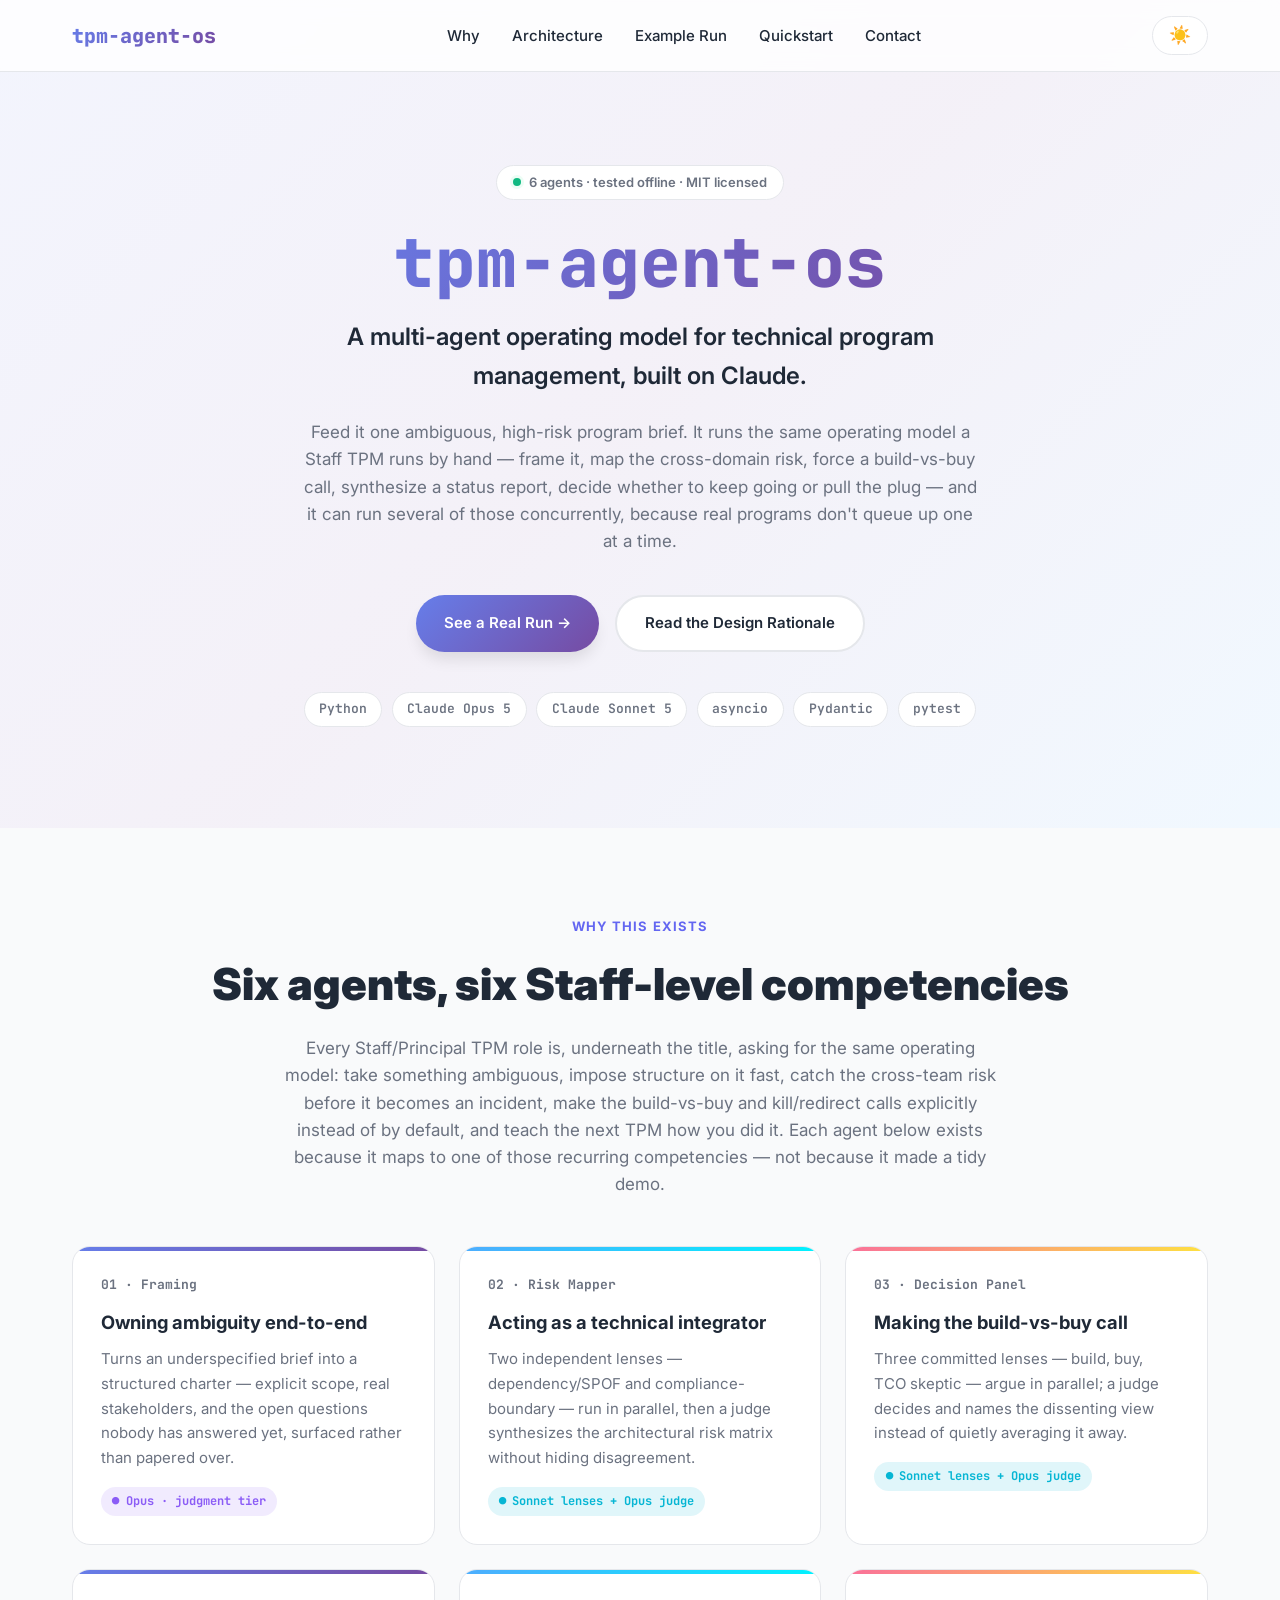
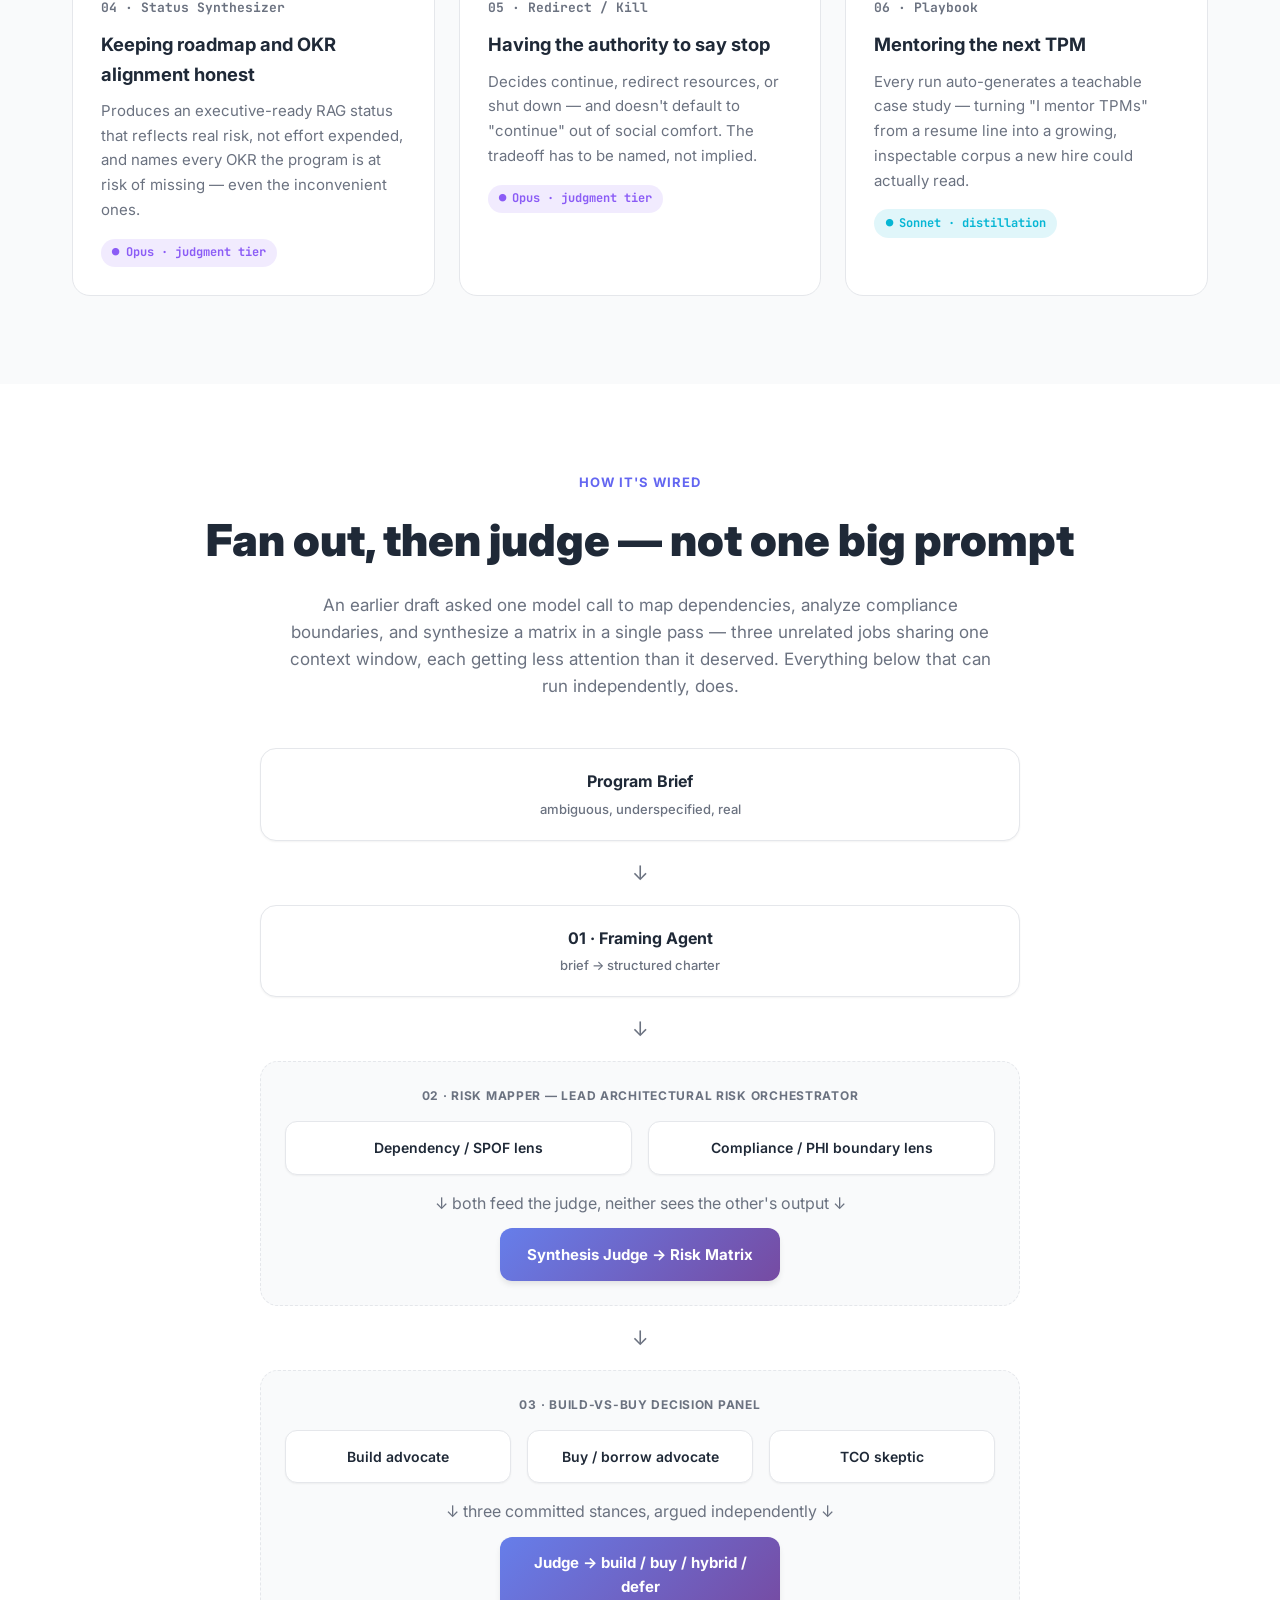
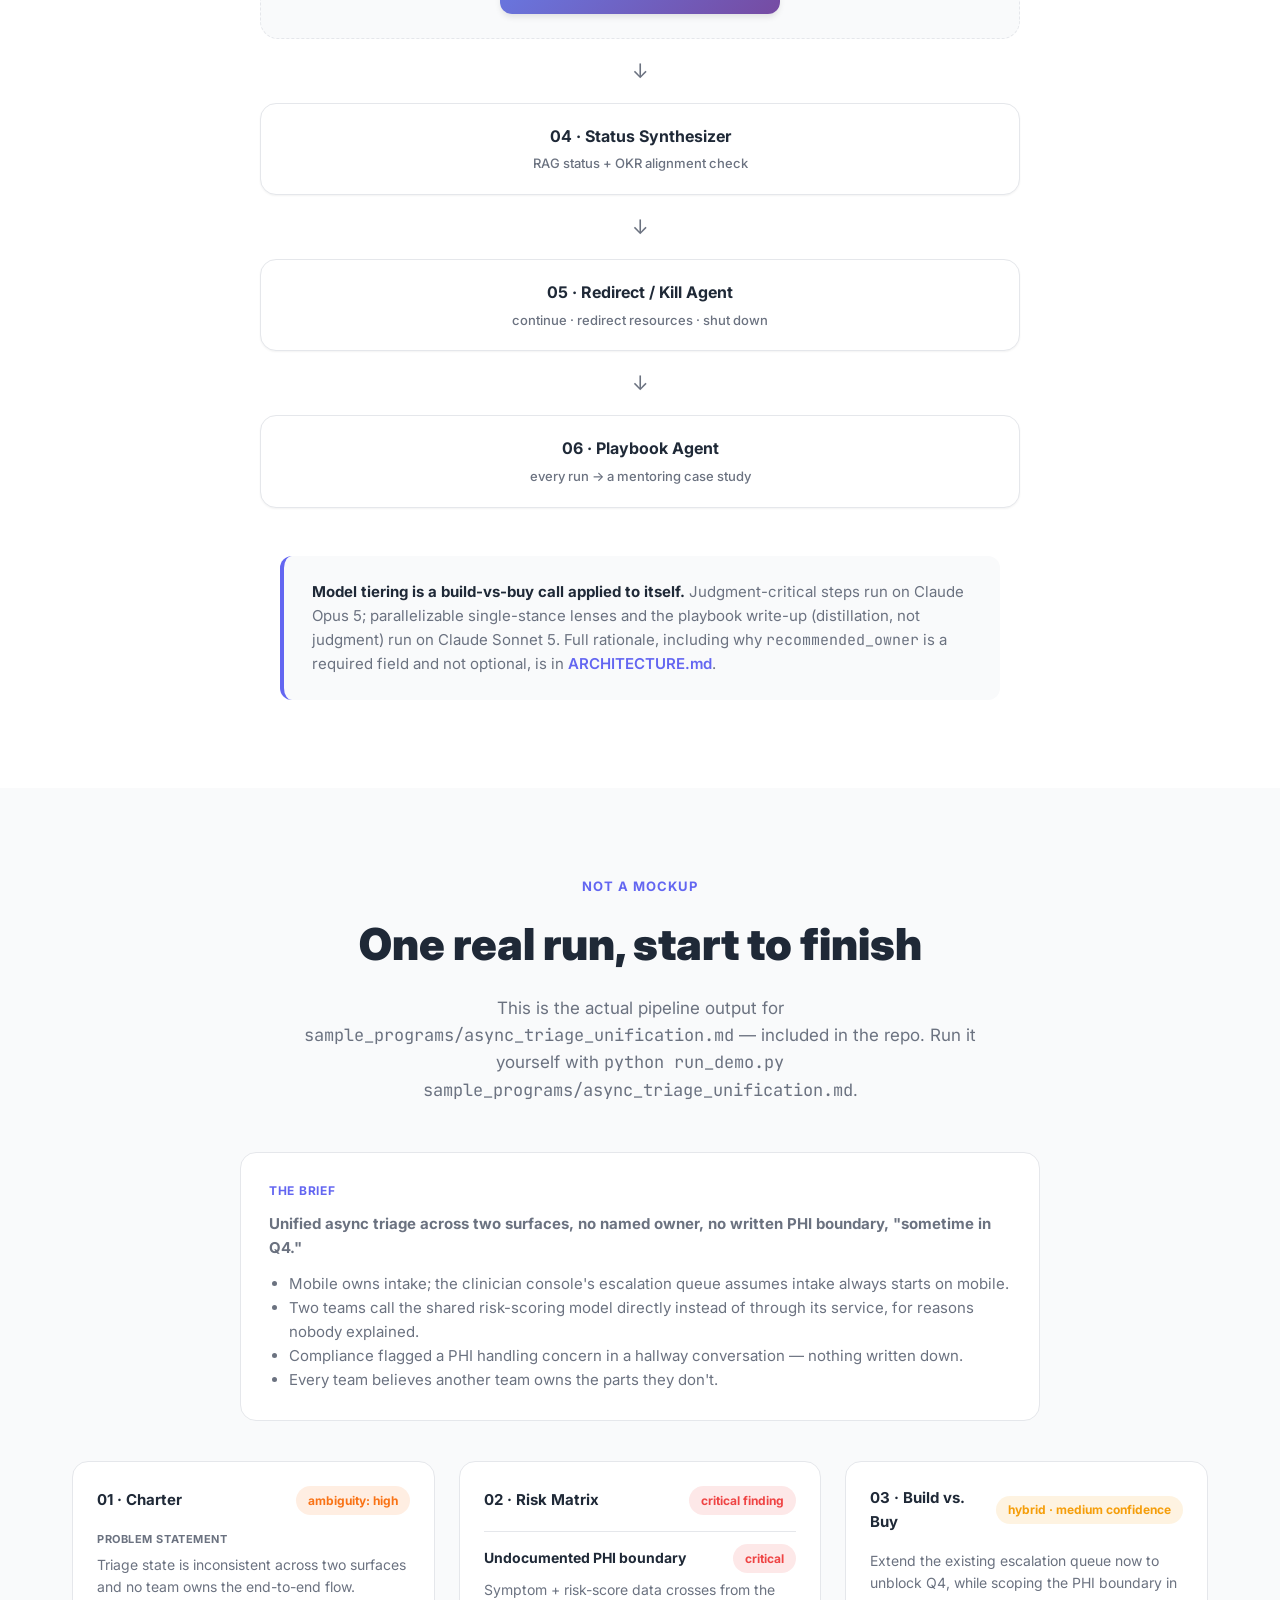
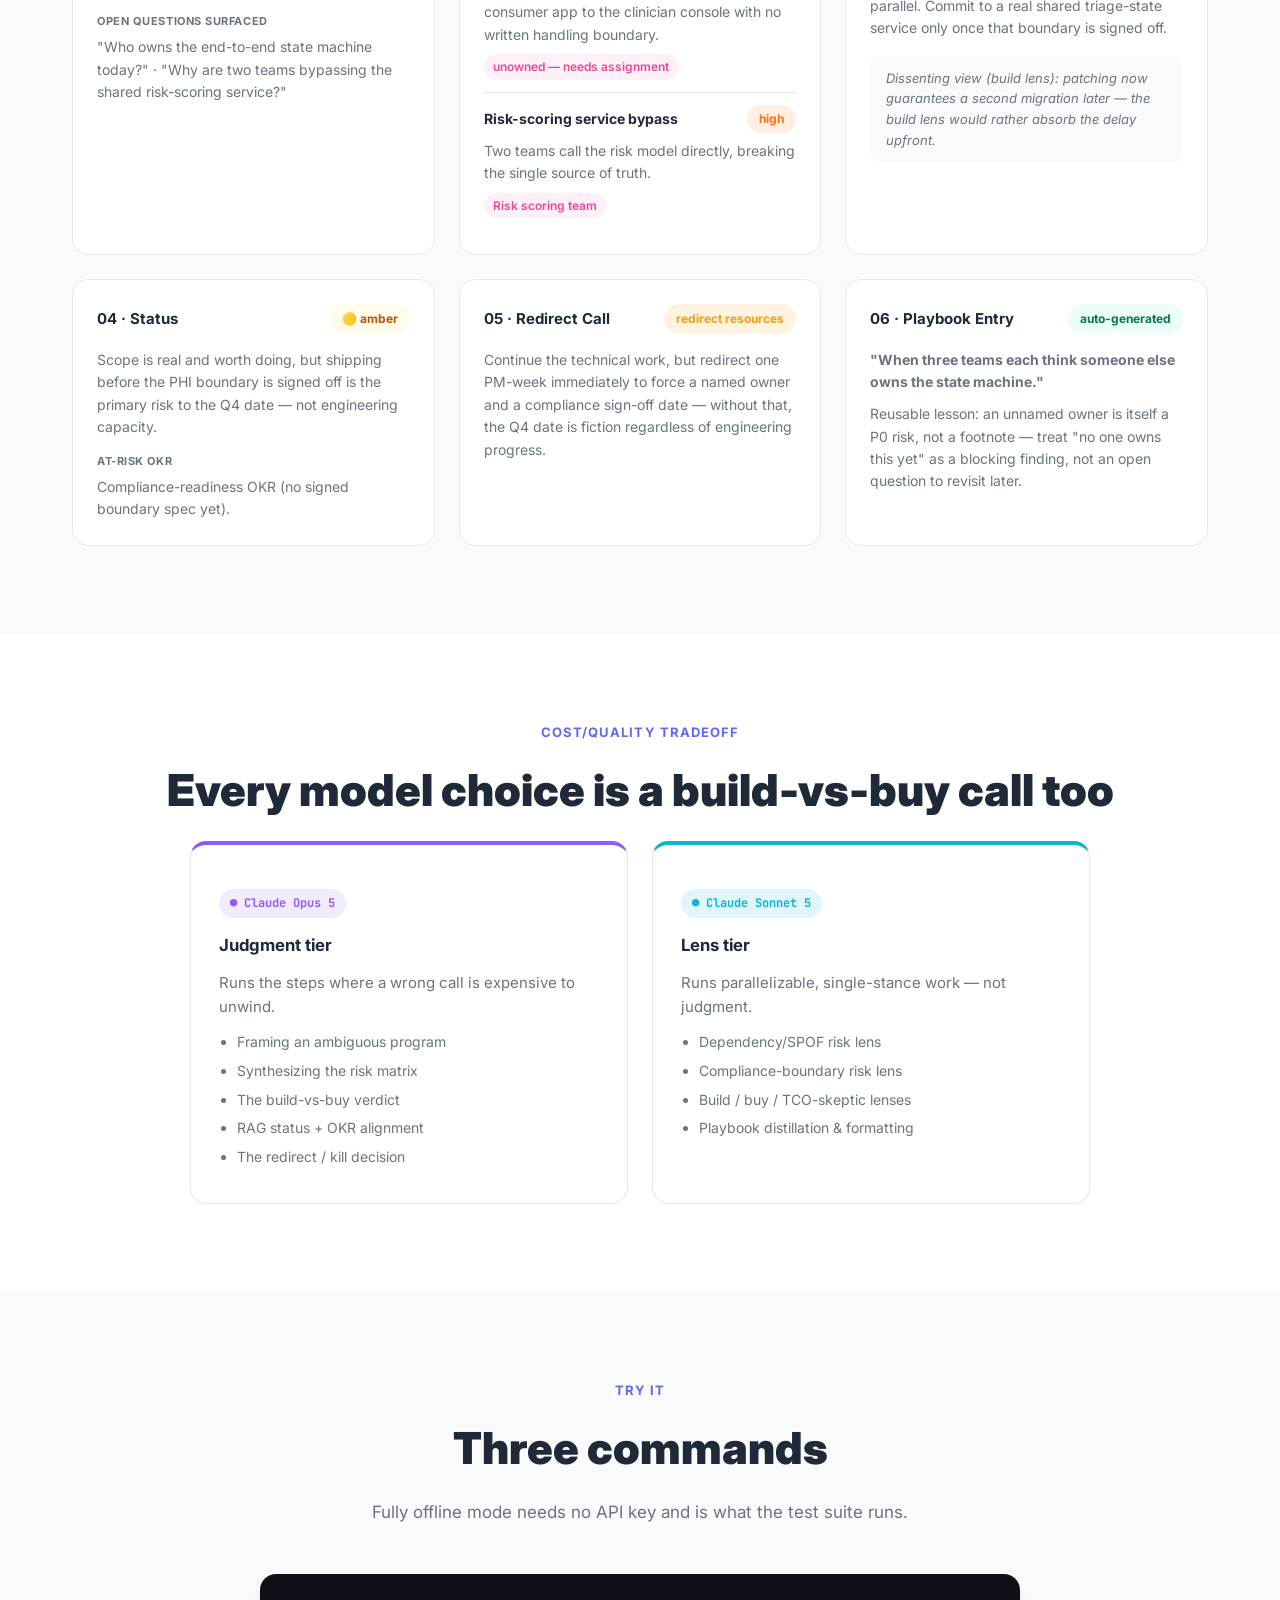
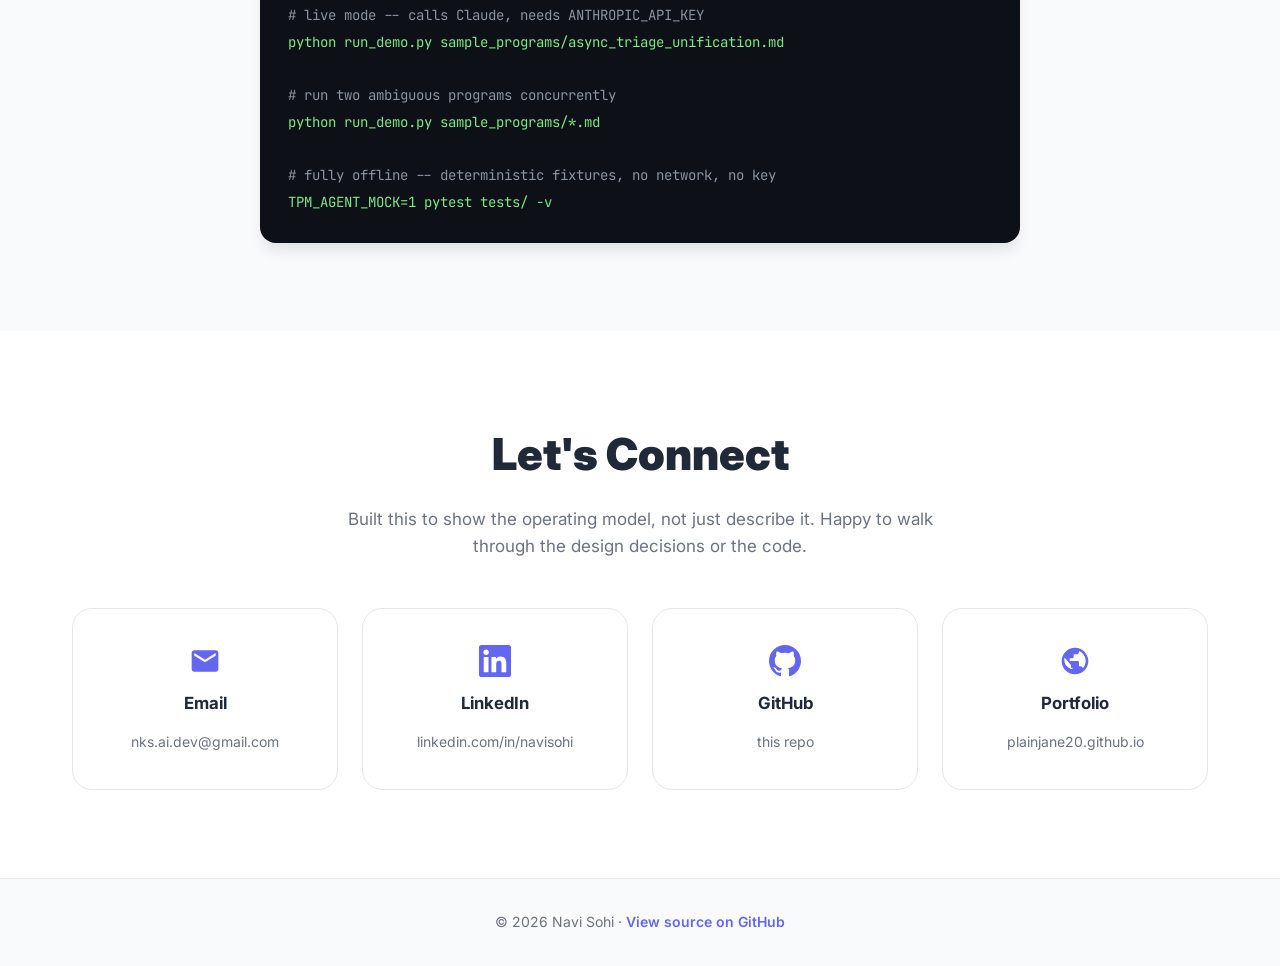
==== commit b6b63aa3: "Restyle README to match the inbox-marshal repo's presentation Centered shields.io badge row, numbere" ====
--- a/index.html
+++ b/index.html
@@ -328,10 +328,10 @@
                     through the design decisions or the code.
                 </p>
                 <div class="contact-methods">
-                    <a href="mailto:navi.k.sohi@gmail.com" class="contact-card">
+                    <a href="mailto:nks.ai.dev@gmail.com" class="contact-card">
                         <svg width="32" height="32" fill="currentColor" viewBox="0 0 24 24"><path d="M20 4H4c-1.1 0-1.99.9-1.99 2L2 18c0 1.1.9 2 2 2h16c1.1 0 2-.9 2-2V6c0-1.1-.9-2-2-2zm0 4l-8 5-8-5V6l8 5 8-5v2z"/></svg>
                         <h3>Email</h3>
-                        <p>navi.k.sohi@gmail.com</p>
+                        <p>nks.ai.dev@gmail.com</p>
                     </a>
                     <a href="https://linkedin.com/in/navisohi/" target="_blank" class="contact-card">
                         <svg width="32" height="32" fill="currentColor" viewBox="0 0 24 24"><path d="M20.447 20.452h-3.554v-5.569c0-1.328-.027-3.037-1.852-3.037-1.853 0-2.136 1.445-2.136 2.939v5.667H9.351V9h3.414v1.561h.046c.477-.9 1.637-1.85 3.37-1.85 3.601 0 4.267 2.37 4.267 5.455v6.286zM5.337 7.433c-1.144 0-2.063-.926-2.063-2.065 0-1.138.92-2.063 2.063-2.063 1.14 0 2.064.925 2.064 2.063 0 1.139-.925 2.065-2.064 2.065zm1.782 13.019H3.555V9h3.564v11.452zM22.225 0H1.771C.792 0 0 .774 0 1.729v20.542C0 23.227.792 24 1.771 24h20.451C23.2 24 24 23.227 24 22.271V1.729C24 .774 23.2 0 22.222 0h.003z"/></svg>
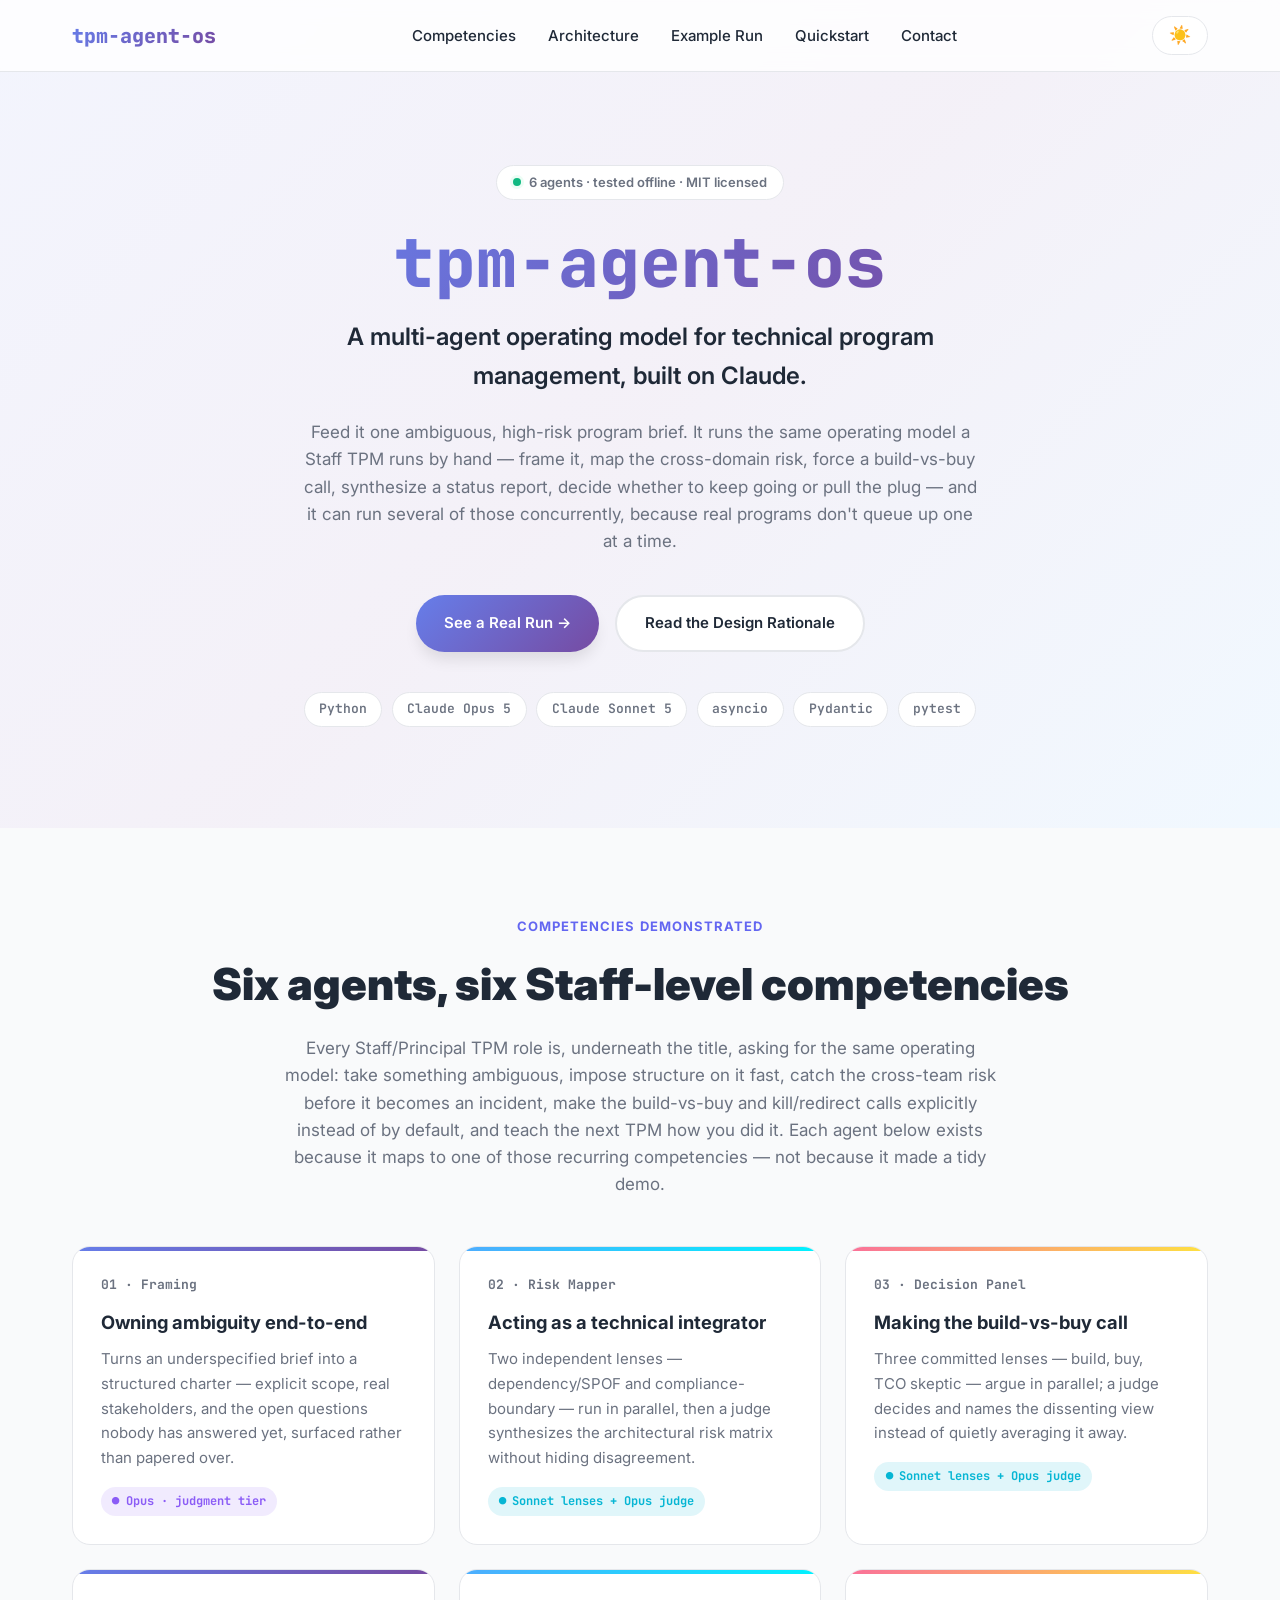
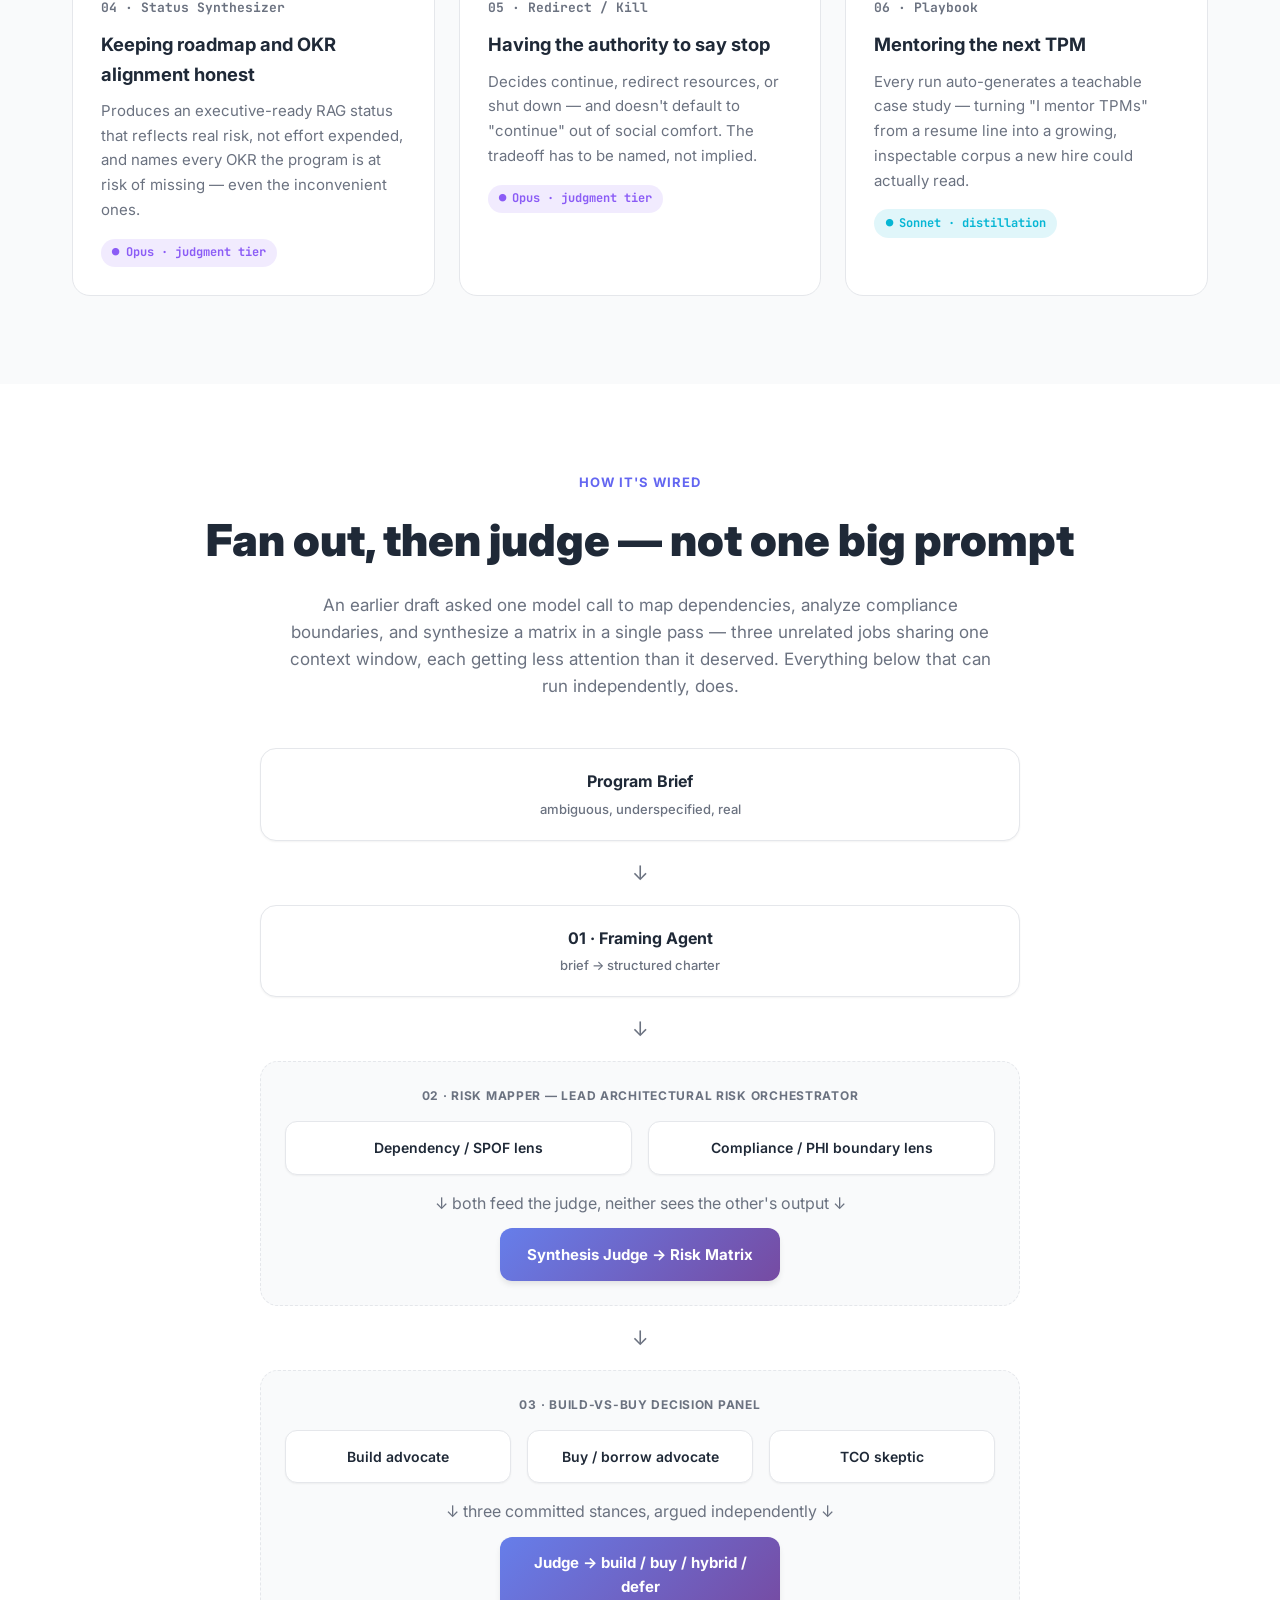
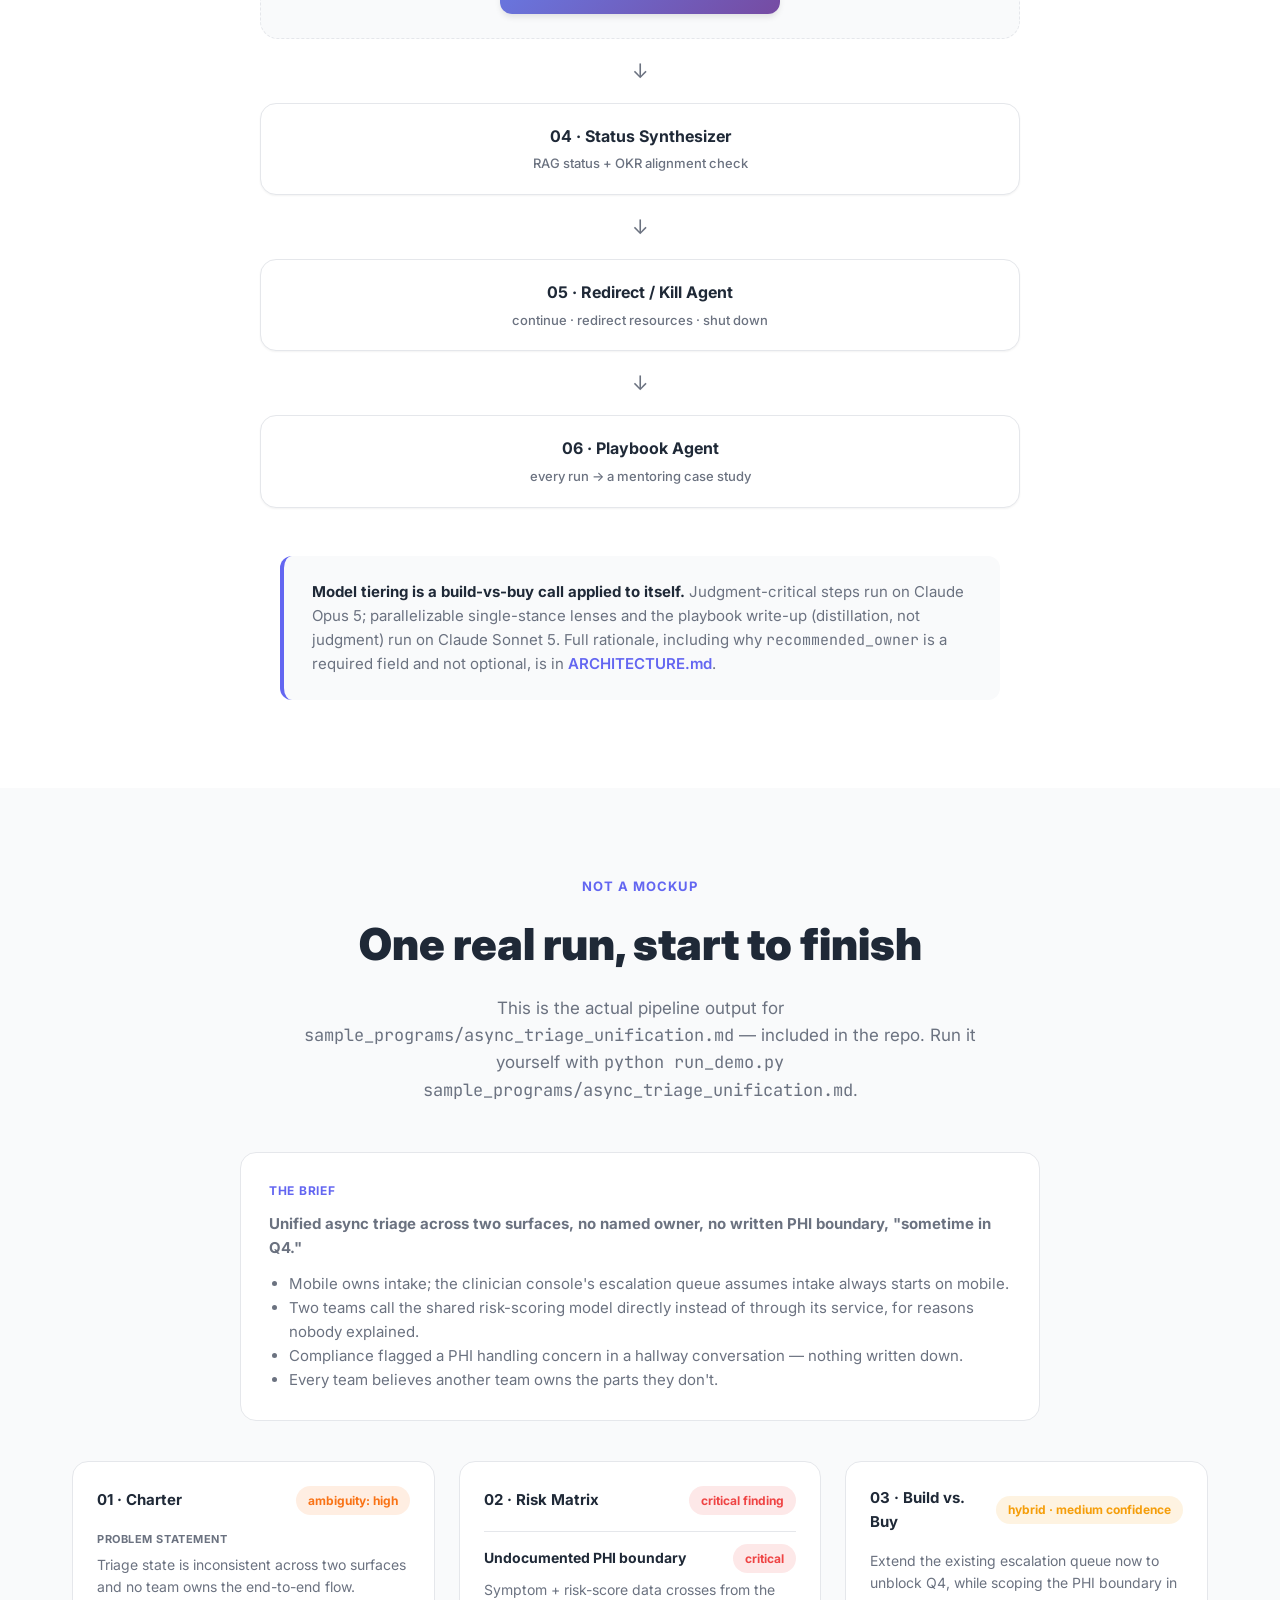
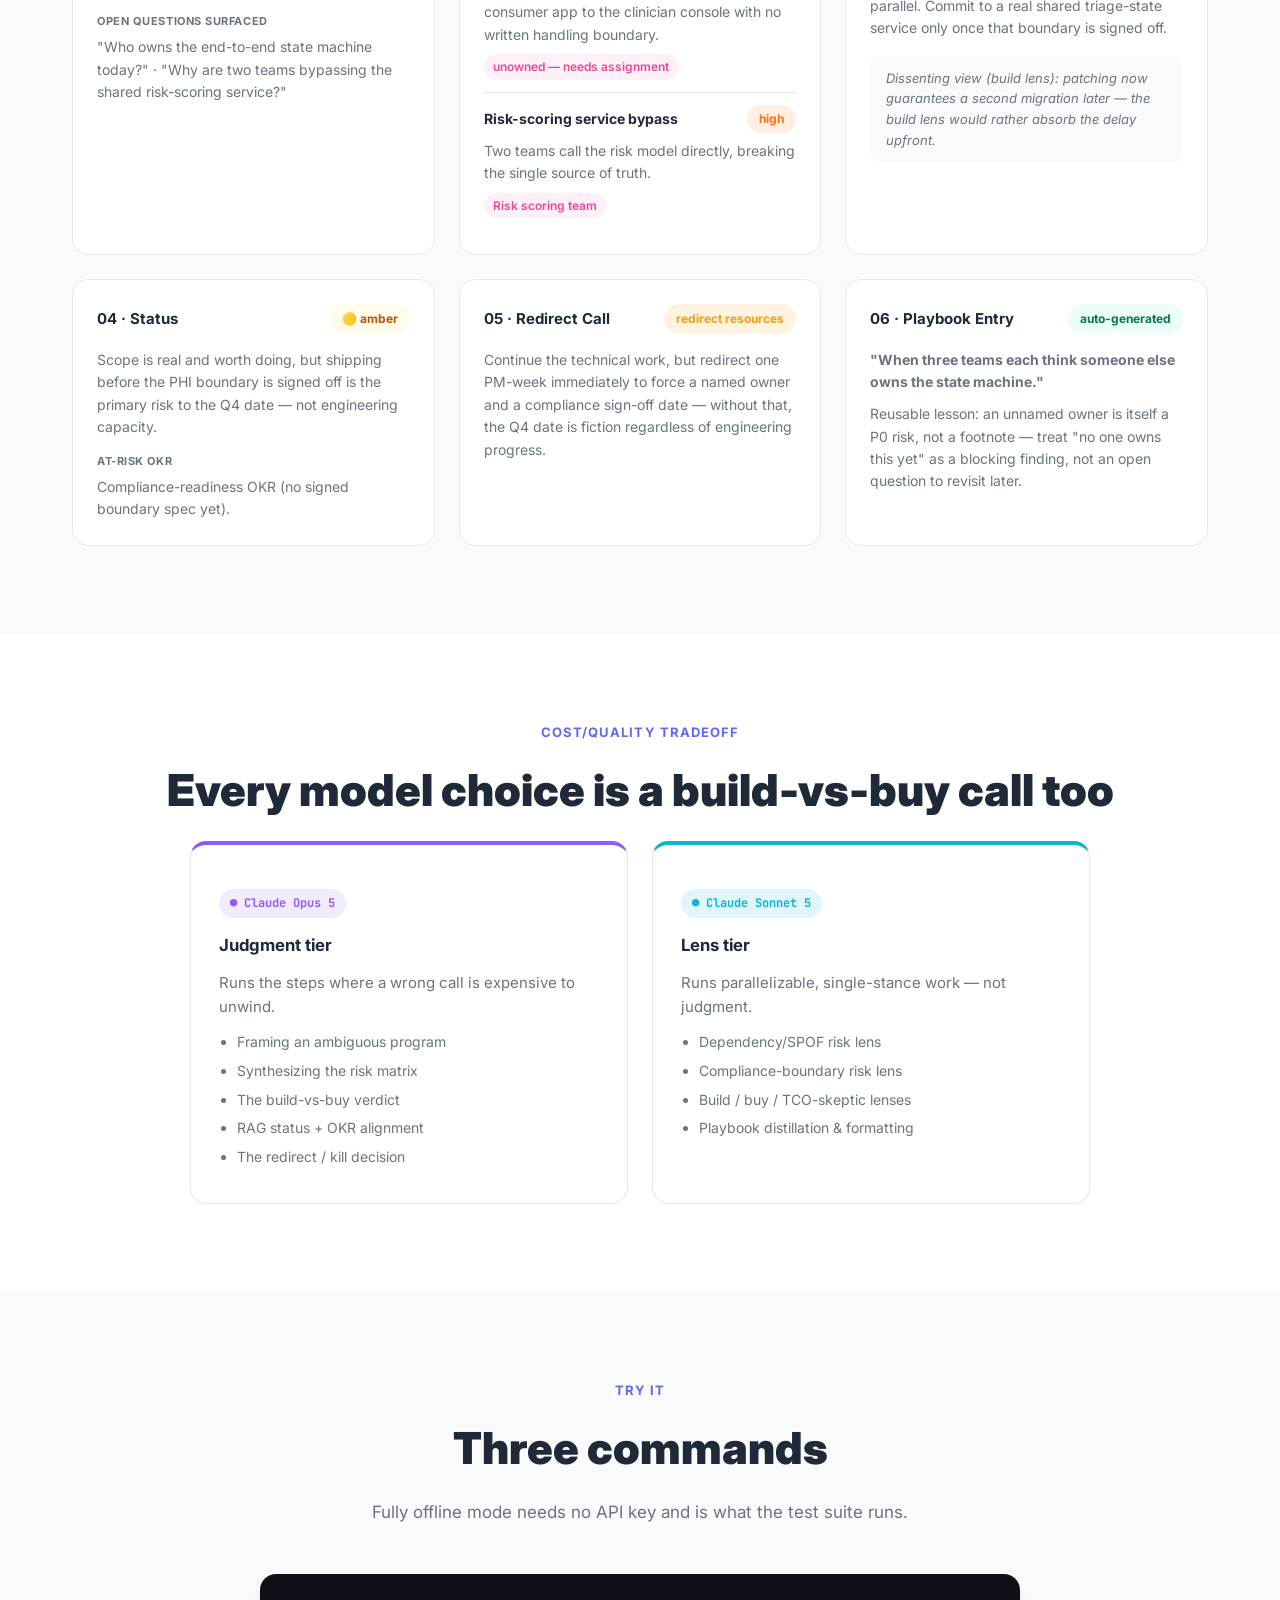
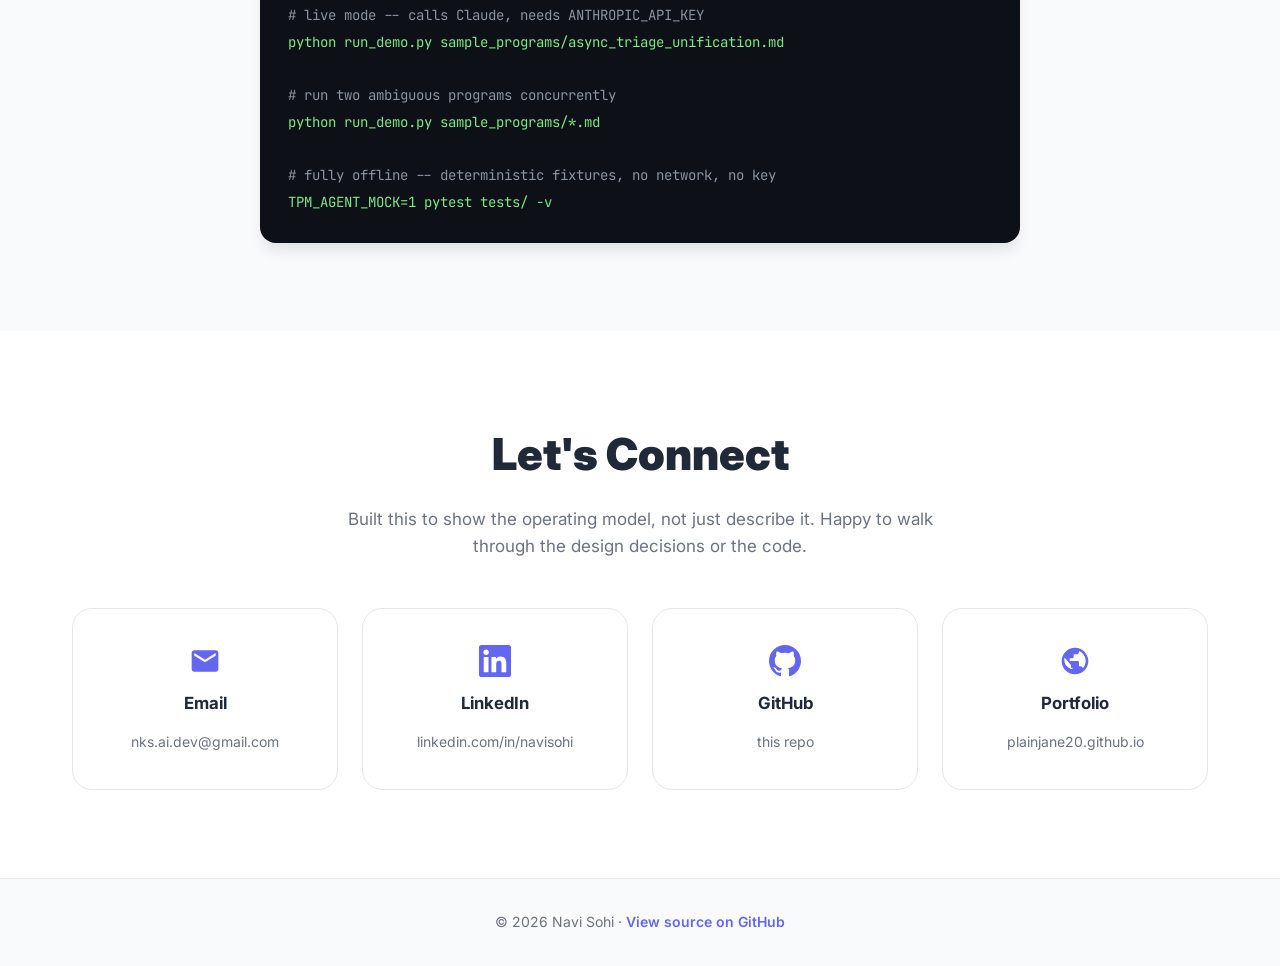
==== commit 1311aa3c: "Lead with competencies; drop interview/presentation framing; match tarmac's formatting - Remove 'for" ====
--- a/index.html
+++ b/index.html
@@ -17,7 +17,7 @@
         <div class="nav-container">
             <div class="nav-logo">tpm-agent-os</div>
             <ul class="nav-menu">
-                <li><a href="#why" class="nav-link">Why</a></li>
+                <li><a href="#why" class="nav-link">Competencies</a></li>
                 <li><a href="#architecture" class="nav-link">Architecture</a></li>
                 <li><a href="#example" class="nav-link">Example Run</a></li>
                 <li><a href="#quickstart" class="nav-link">Quickstart</a></li>
@@ -61,7 +61,7 @@
     <!-- Why -->
     <section id="why" class="why-section">
         <div class="container">
-            <div class="section-eyebrow animate-on-scroll">Why this exists</div>
+            <div class="section-eyebrow animate-on-scroll">Competencies demonstrated</div>
             <h2 class="section-title animate-on-scroll">Six agents, six Staff-level competencies</h2>
             <p class="section-subtitle animate-on-scroll">
                 Every Staff/Principal TPM role is, underneath the title, asking for the same
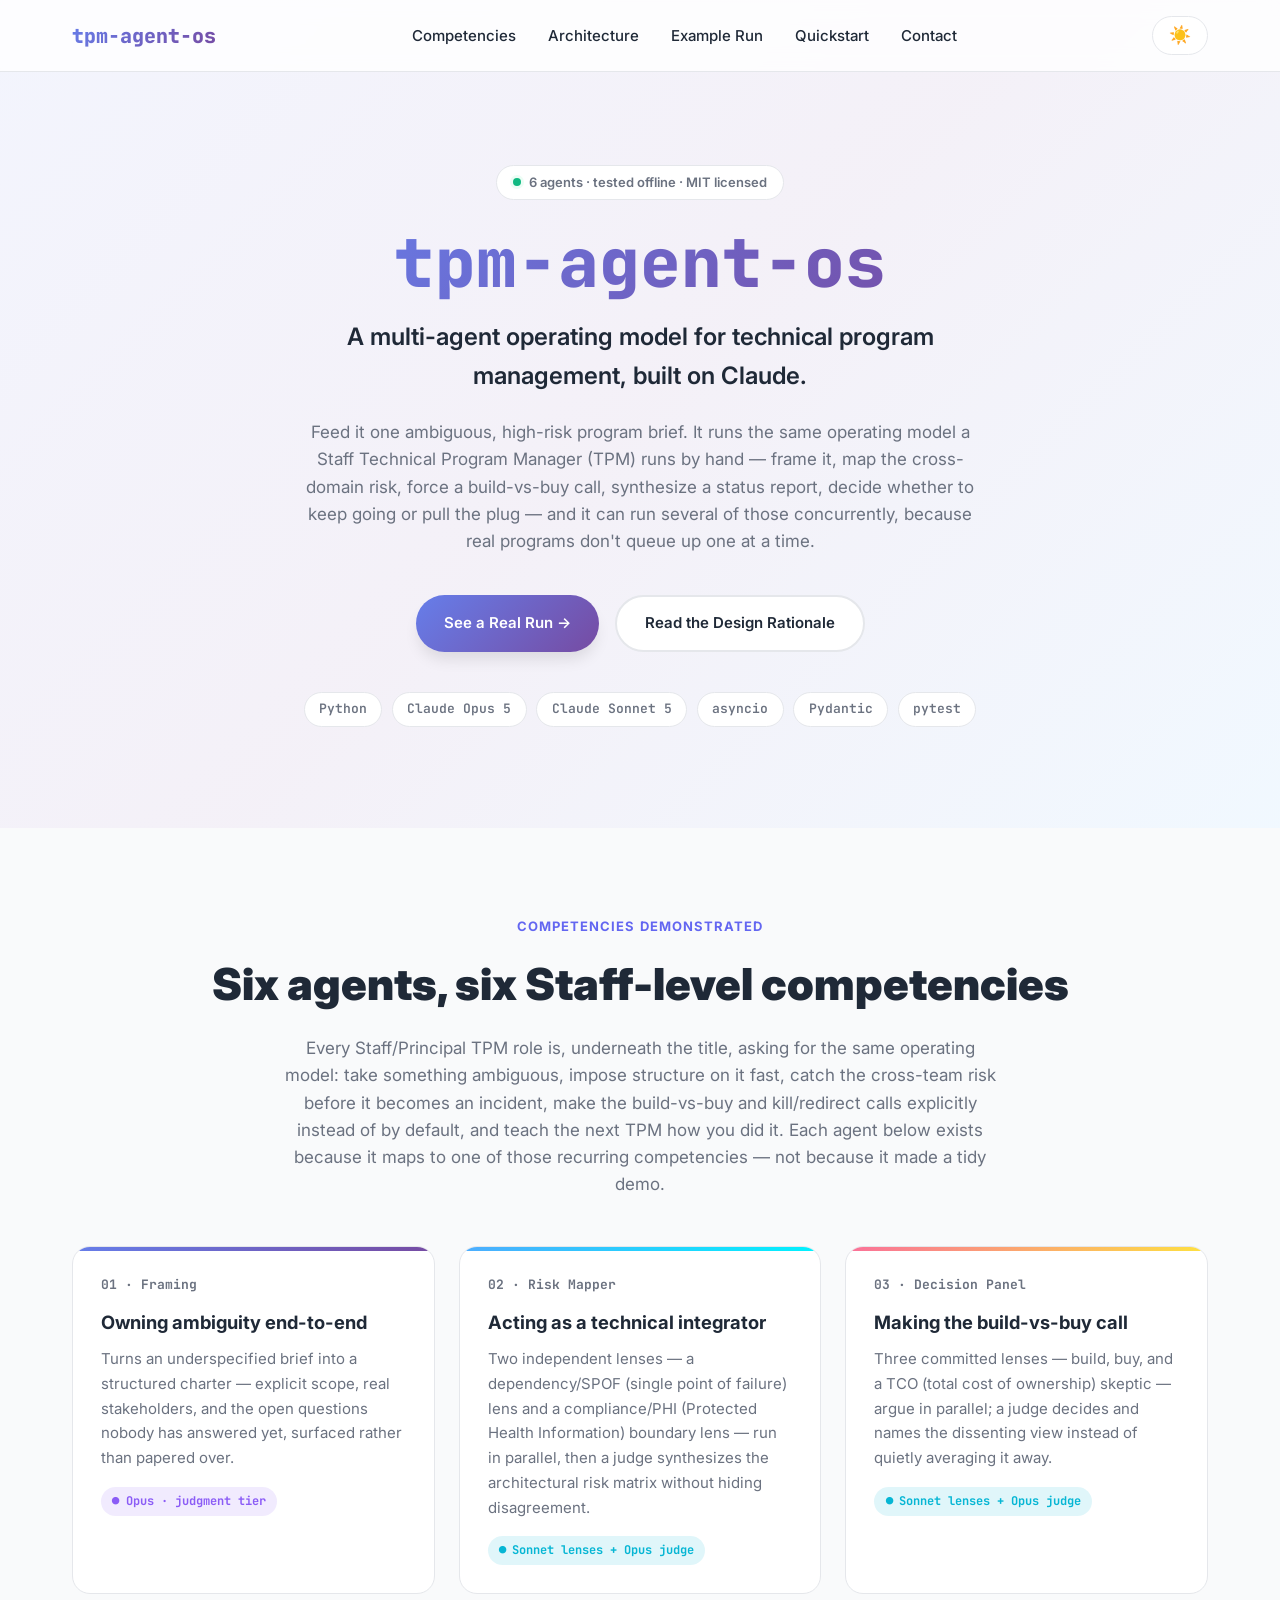
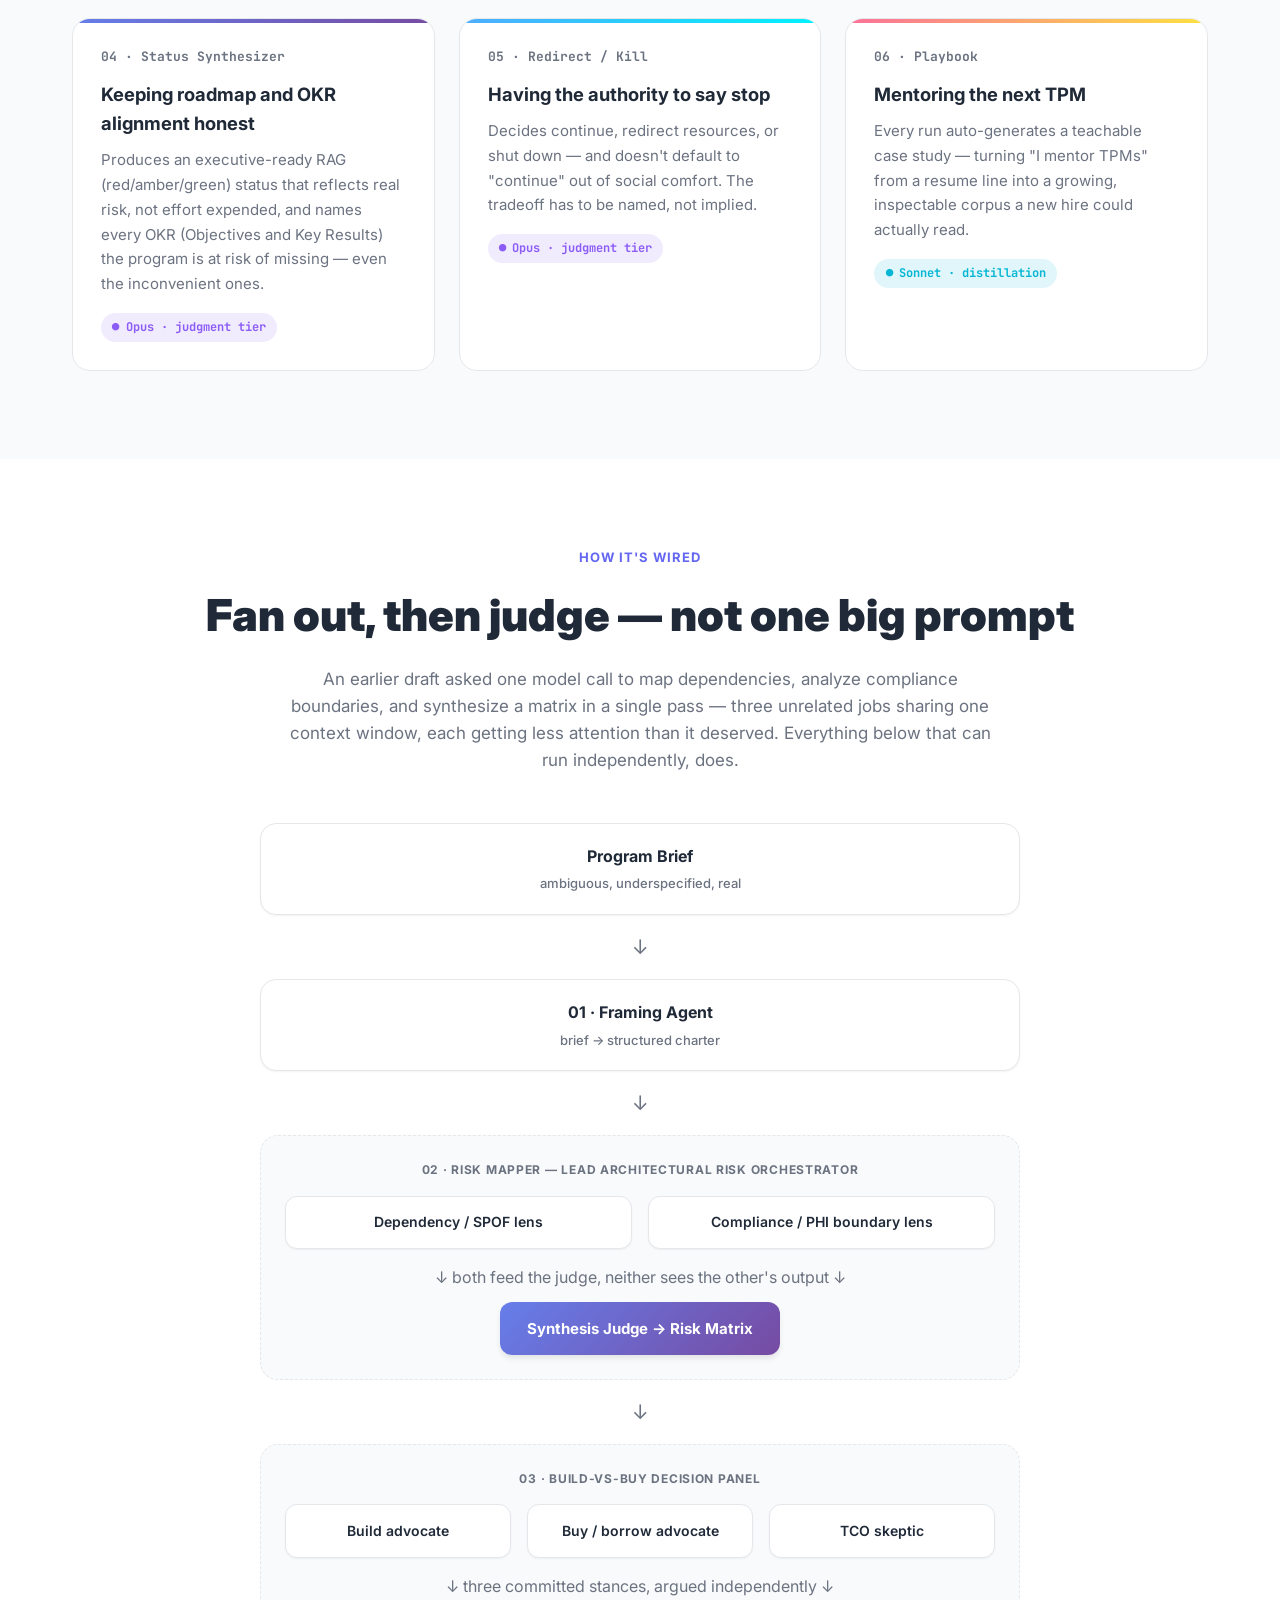
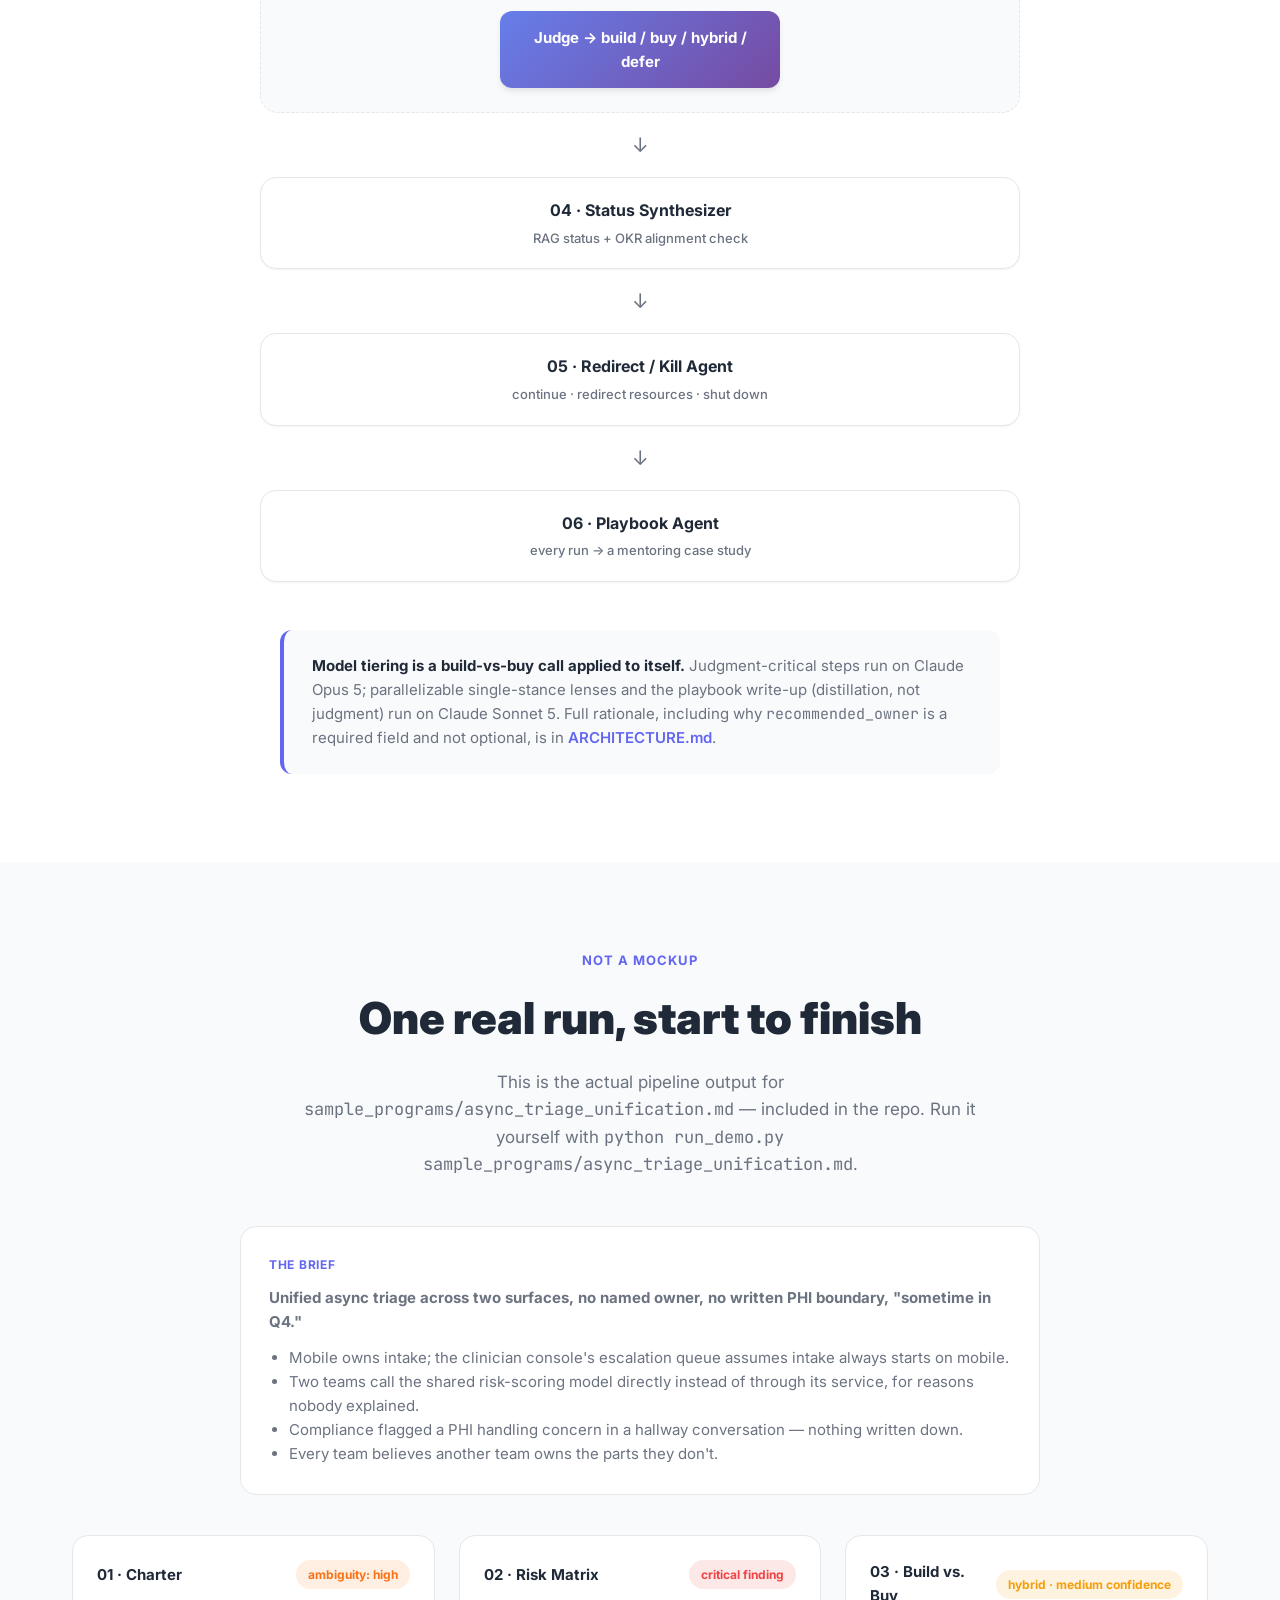
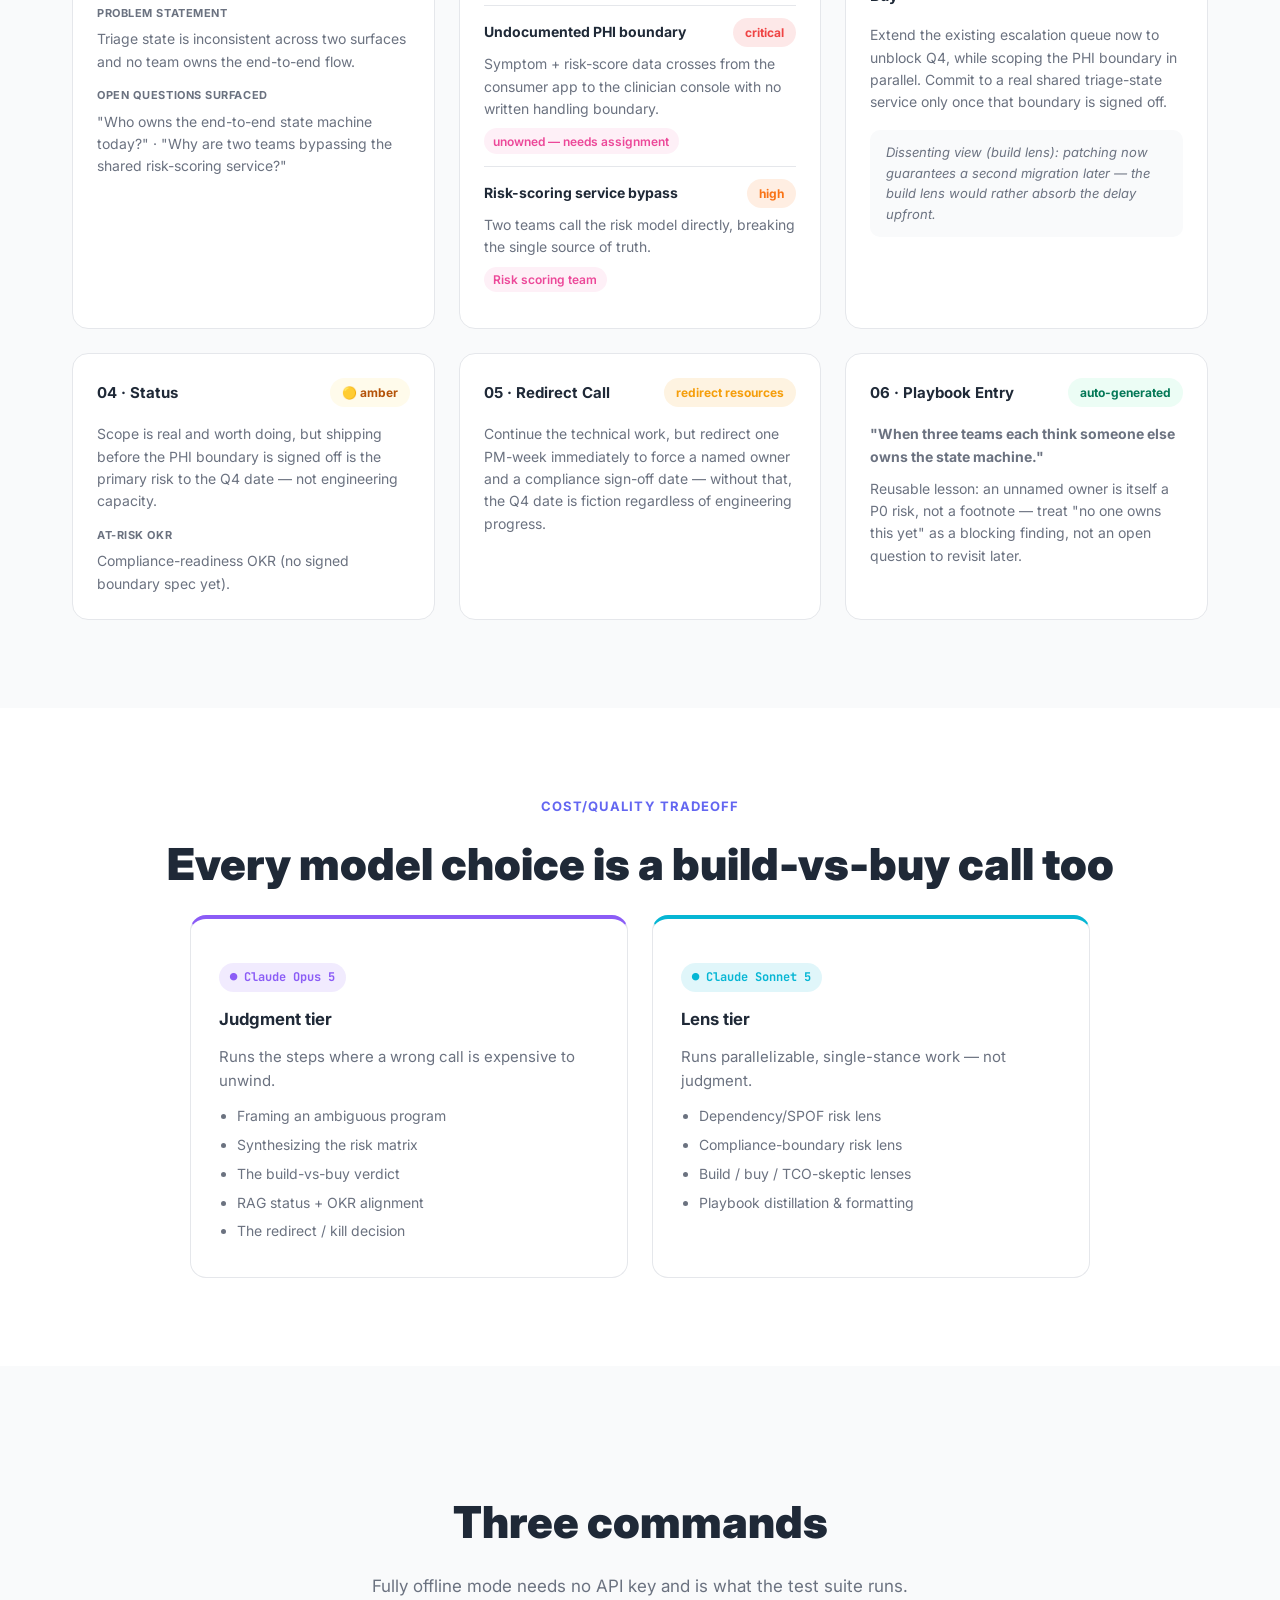
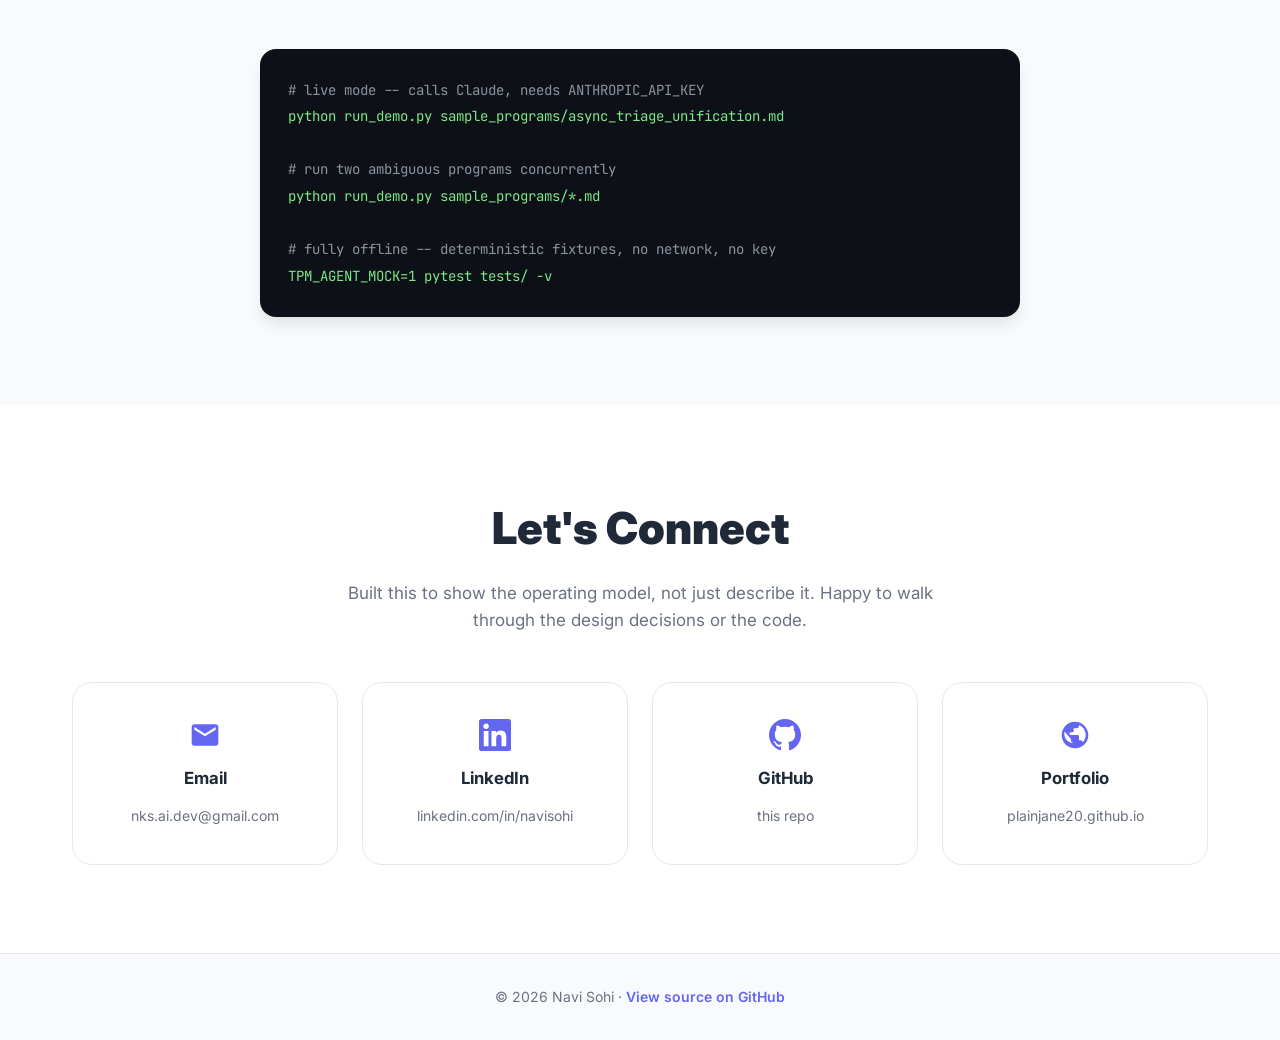
==== commit e263db0c: "Expand every abbreviation at first use TPM, RAG, SPOF, TCO, OKR, PHI, PII, and CI are now spelled ou" ====
--- a/index.html
+++ b/index.html
@@ -39,7 +39,7 @@
             <h2 class="hero-subtitle">A multi-agent operating model for technical program management, built on Claude.</h2>
             <p class="hero-description">
                 Feed it one ambiguous, high-risk program brief. It runs the same operating model a
-                Staff TPM runs by hand — frame it, map the cross-domain risk, force a build-vs-buy
+                Staff Technical Program Manager (TPM) runs by hand — frame it, map the cross-domain risk, force a build-vs-buy
                 call, synthesize a status report, decide whether to keep going or pull the plug — and
                 it can run several of those concurrently, because real programs don't queue up one at a time.
             </p>
@@ -81,19 +81,19 @@
                 <div class="competency-card" style="--card-accent: var(--gradient-2)">
                     <div class="competency-number">02 · Risk Mapper</div>
                     <h3>Acting as a technical integrator</h3>
-                    <p>Two independent lenses — dependency/SPOF and compliance-boundary — run in parallel, then a judge synthesizes the architectural risk matrix without hiding disagreement.</p>
+                    <p>Two independent lenses — a dependency/SPOF (single point of failure) lens and a compliance/PHI (Protected Health Information) boundary lens — run in parallel, then a judge synthesizes the architectural risk matrix without hiding disagreement.</p>
                     <span class="tier-badge lens">Sonnet lenses + Opus judge</span>
                 </div>
                 <div class="competency-card" style="--card-accent: var(--gradient-3)">
                     <div class="competency-number">03 · Decision Panel</div>
                     <h3>Making the build-vs-buy call</h3>
-                    <p>Three committed lenses — build, buy, TCO skeptic — argue in parallel; a judge decides and names the dissenting view instead of quietly averaging it away.</p>
+                    <p>Three committed lenses — build, buy, and a TCO (total cost of ownership) skeptic — argue in parallel; a judge decides and names the dissenting view instead of quietly averaging it away.</p>
                     <span class="tier-badge lens">Sonnet lenses + Opus judge</span>
                 </div>
                 <div class="competency-card" style="--card-accent: var(--gradient-1)">
                     <div class="competency-number">04 · Status Synthesizer</div>
                     <h3>Keeping roadmap and OKR alignment honest</h3>
-                    <p>Produces an executive-ready RAG status that reflects real risk, not effort expended, and names every OKR the program is at risk of missing — even the inconvenient ones.</p>
+                    <p>Produces an executive-ready RAG (red/amber/green) status that reflects real risk, not effort expended, and names every OKR (Objectives and Key Results) the program is at risk of missing — even the inconvenient ones.</p>
                     <span class="tier-badge judgment">Opus · judgment tier</span>
                 </div>
                 <div class="competency-card" style="--card-accent: var(--gradient-2)">
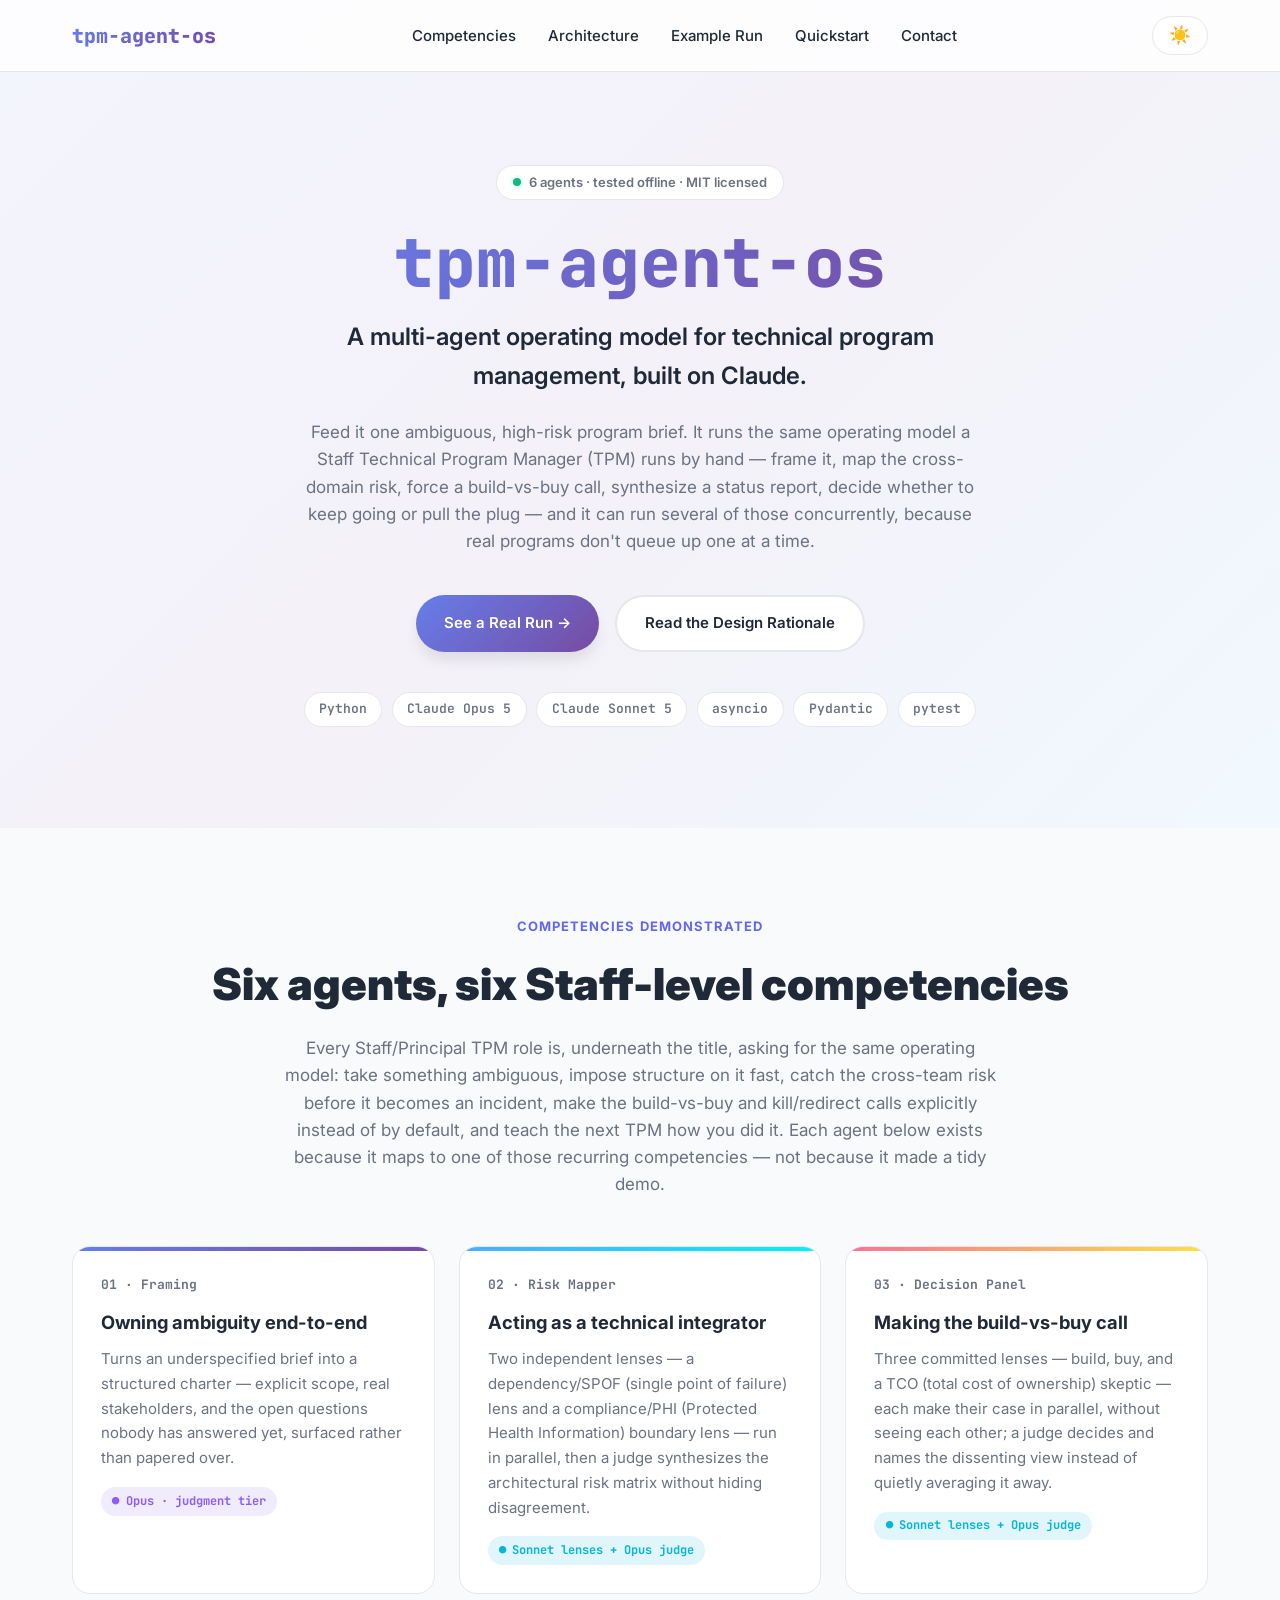
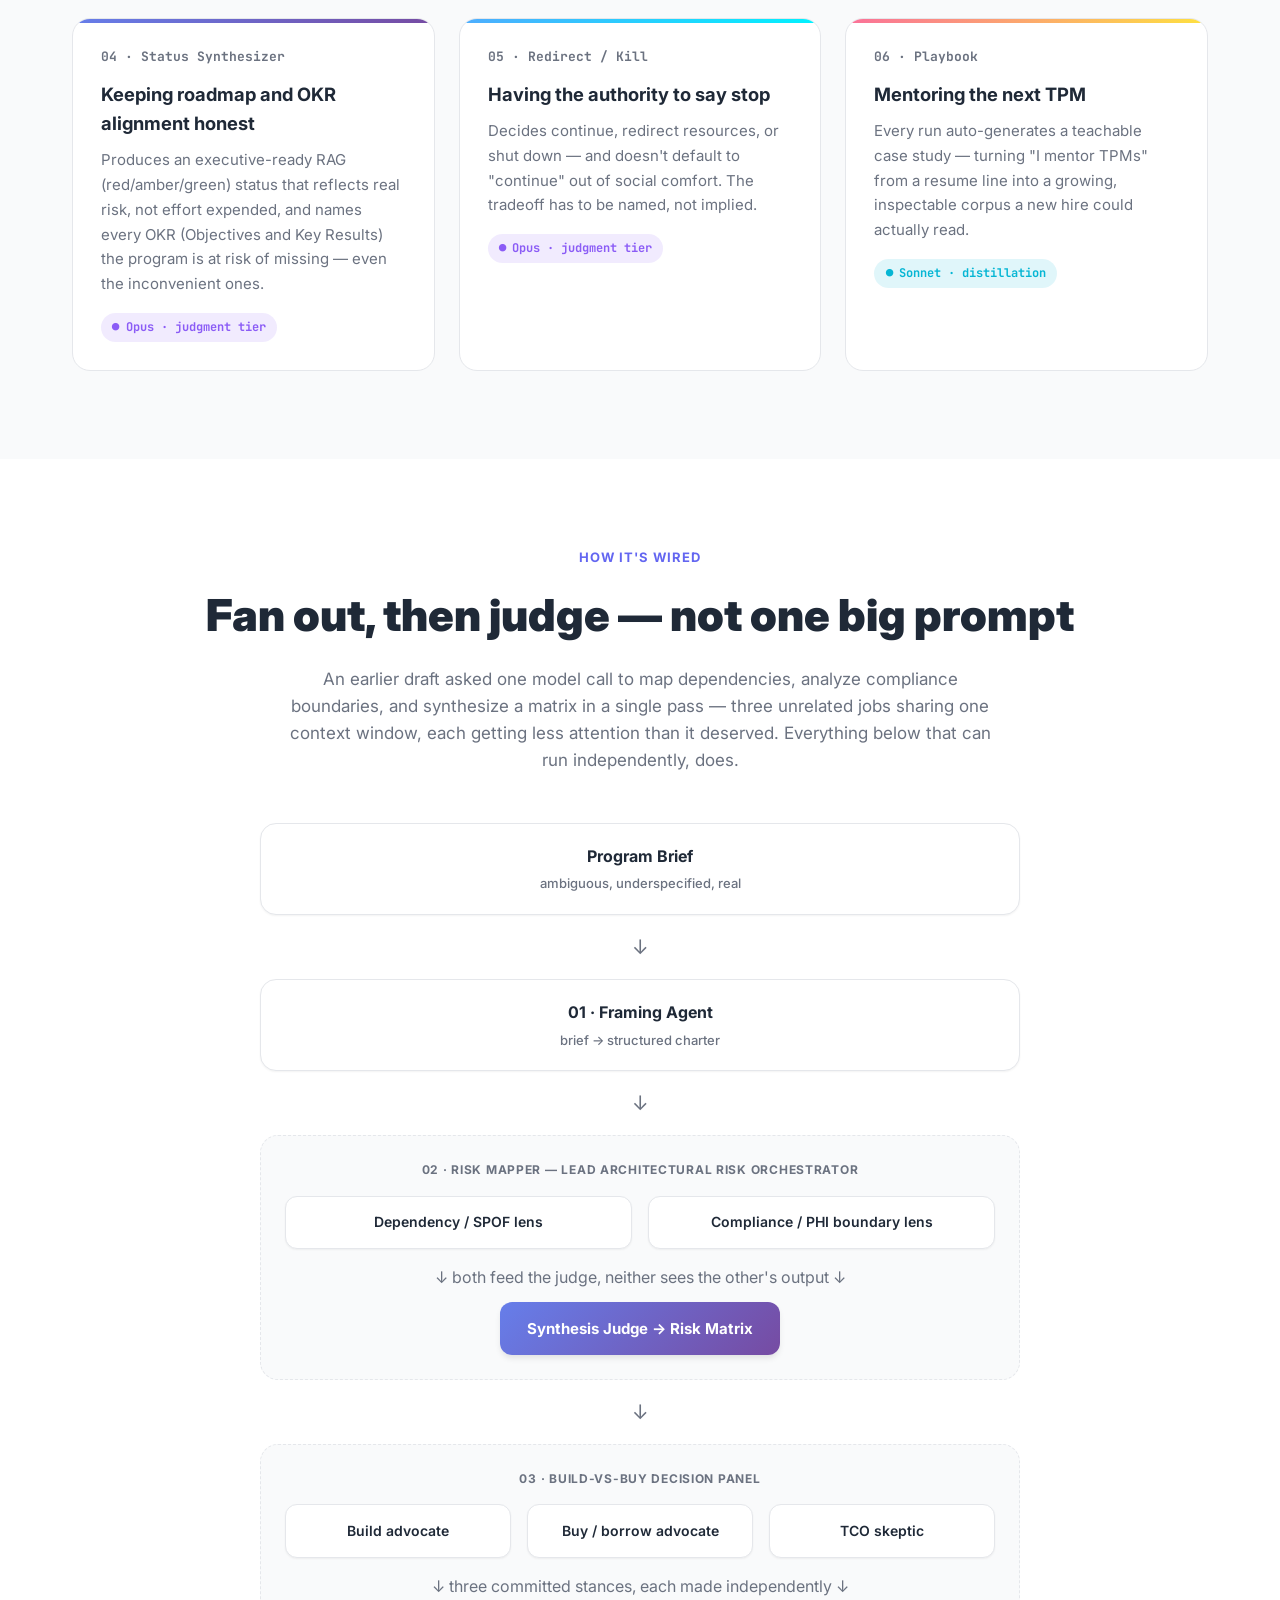
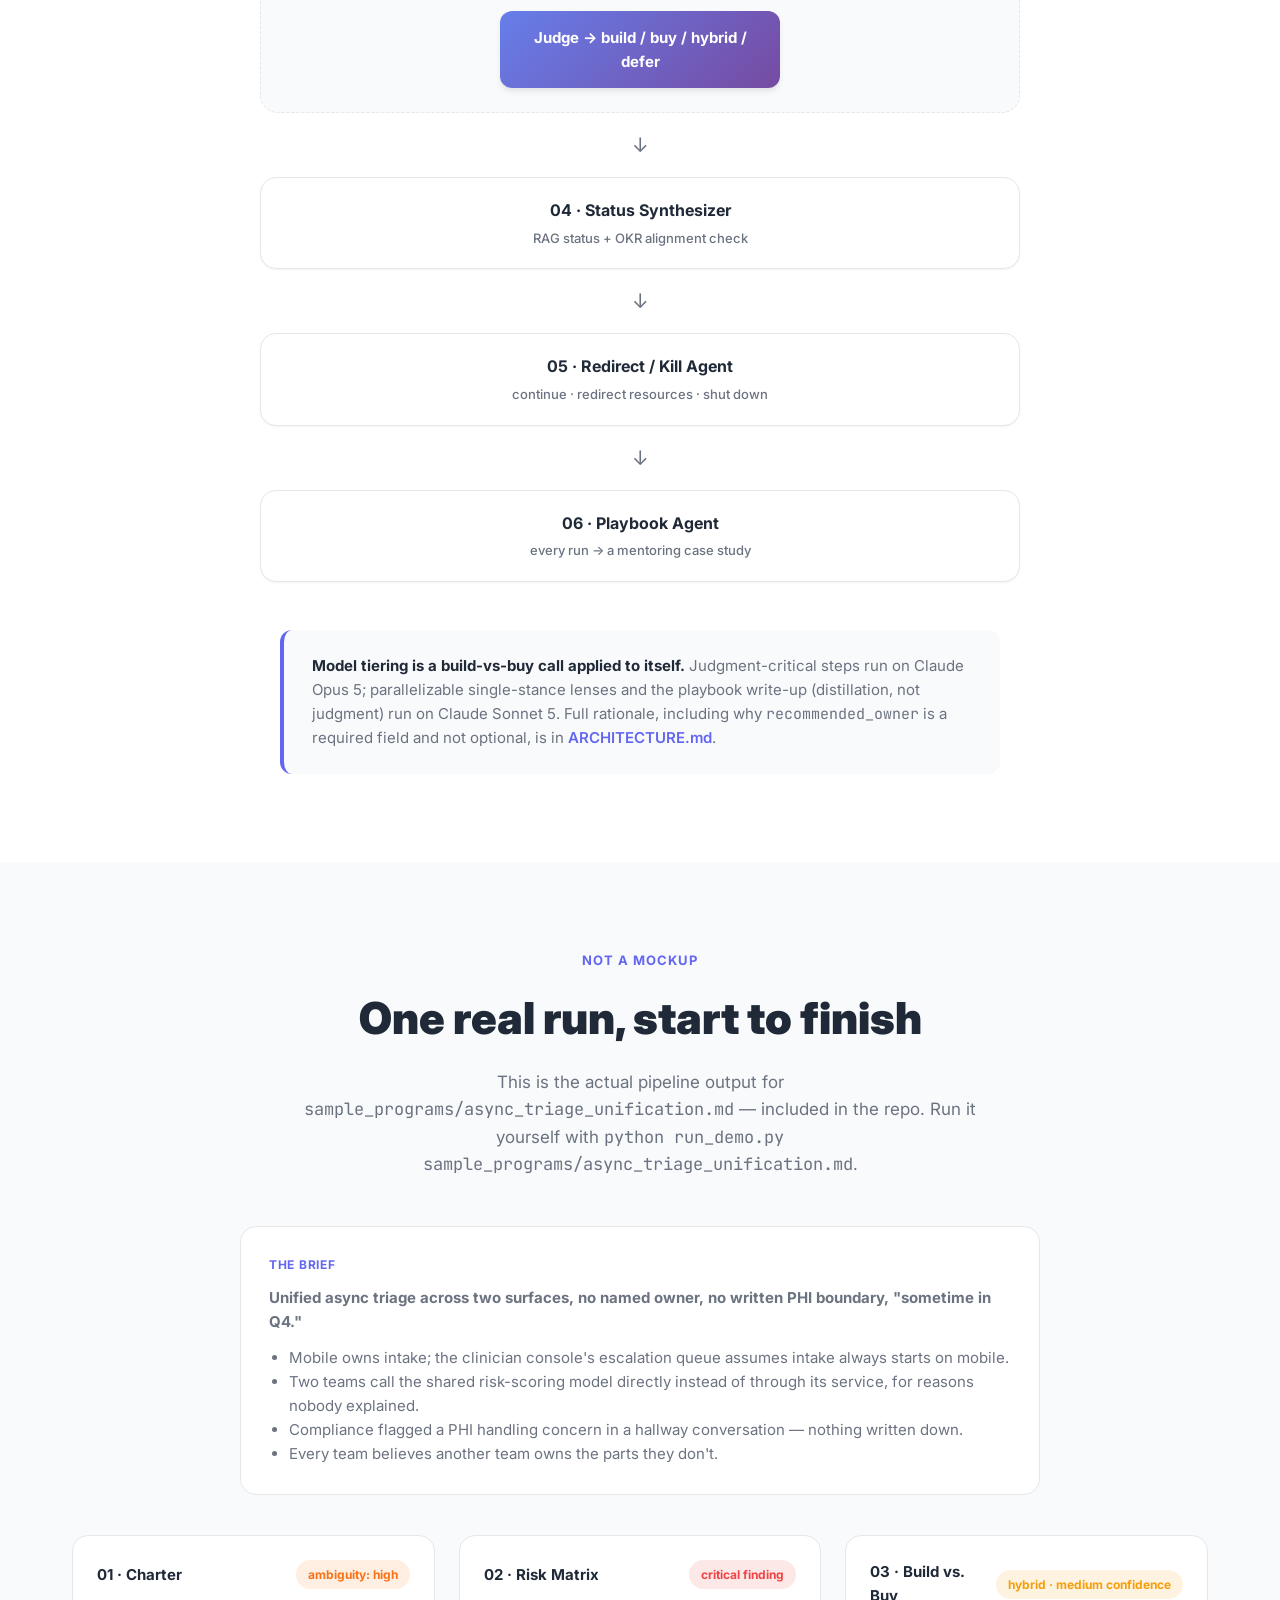
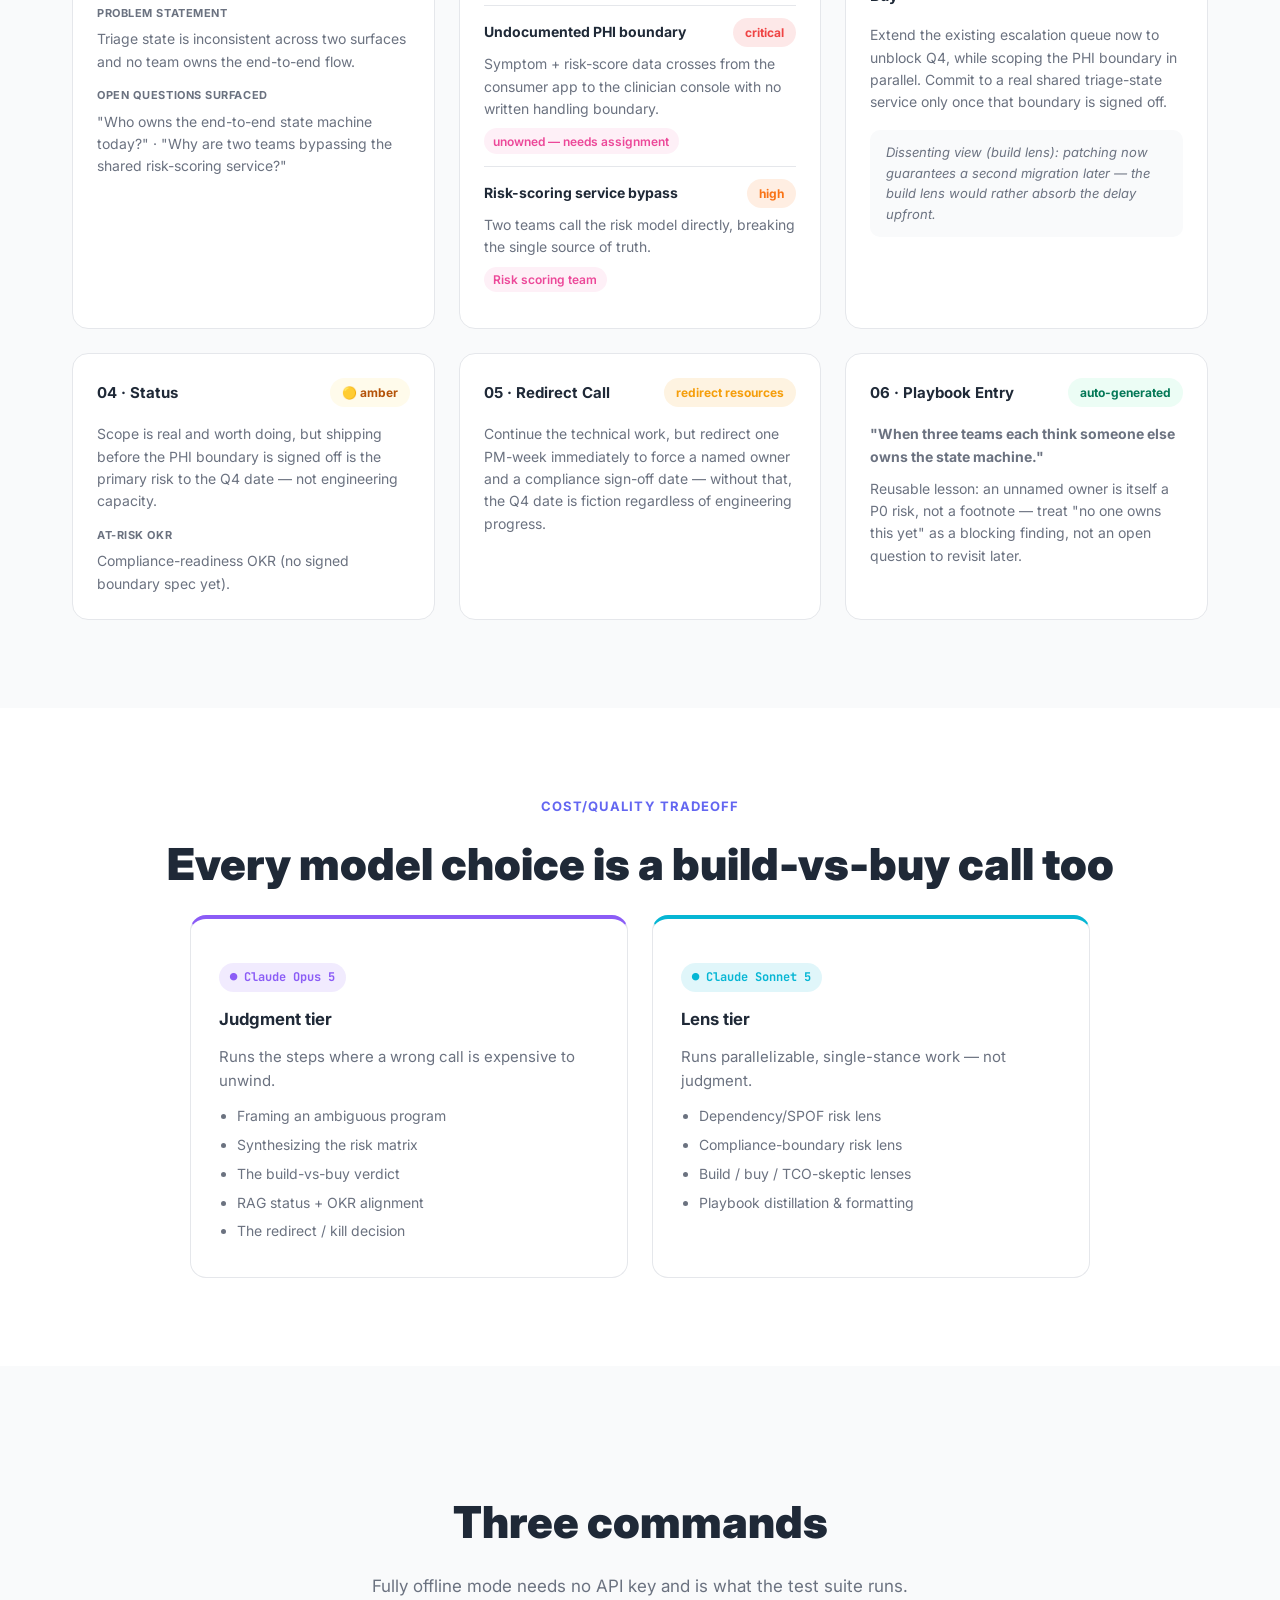
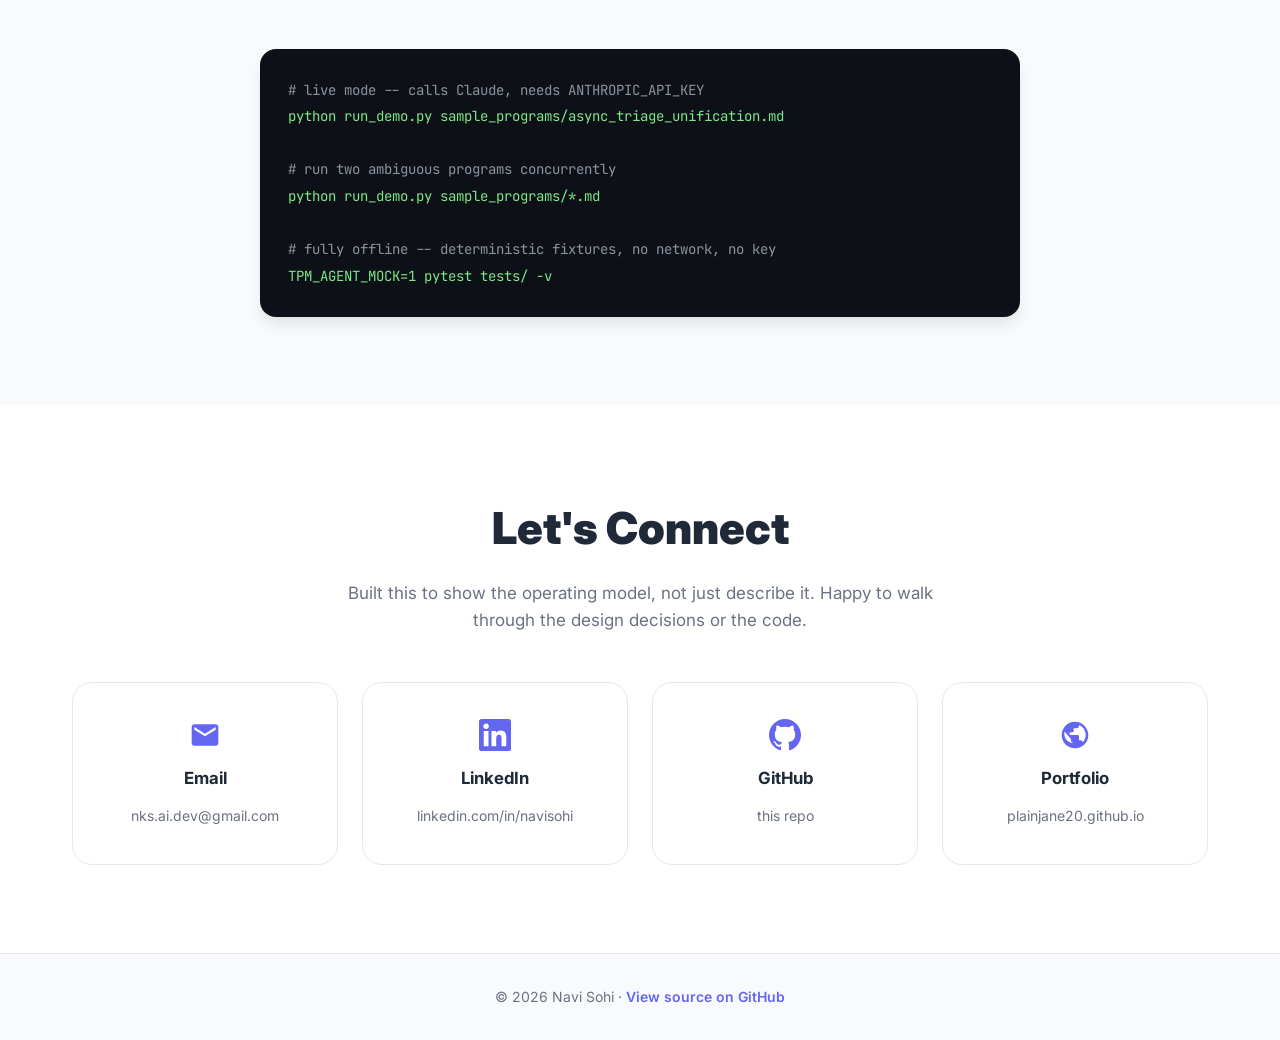
==== commit 868c513e: "Reword README/walkthrough so panel lenses are not described as a debate; link tracing docs (#3) Co-a" ====
--- a/index.html
+++ b/index.html
@@ -87,7 +87,7 @@
                 <div class="competency-card" style="--card-accent: var(--gradient-3)">
                     <div class="competency-number">03 · Decision Panel</div>
                     <h3>Making the build-vs-buy call</h3>
-                    <p>Three committed lenses — build, buy, and a TCO (total cost of ownership) skeptic — argue in parallel; a judge decides and names the dissenting view instead of quietly averaging it away.</p>
+                    <p>Three committed lenses — build, buy, and a TCO (total cost of ownership) skeptic — each make their case in parallel, without seeing each other; a judge decides and names the dissenting view instead of quietly averaging it away.</p>
                     <span class="tier-badge lens">Sonnet lenses + Opus judge</span>
                 </div>
                 <div class="competency-card" style="--card-accent: var(--gradient-1)">
@@ -149,7 +149,7 @@
                         <div class="lens-card">Buy / borrow advocate</div>
                         <div class="lens-card">TCO skeptic</div>
                     </div>
-                    <div class="fanout-arrow-down">↓ three committed stances, argued independently ↓</div>
+                    <div class="fanout-arrow-down">↓ three committed stances, each made independently ↓</div>
                     <div class="judge-card">Judge → build / buy / hybrid / defer</div>
                 </div>
 
